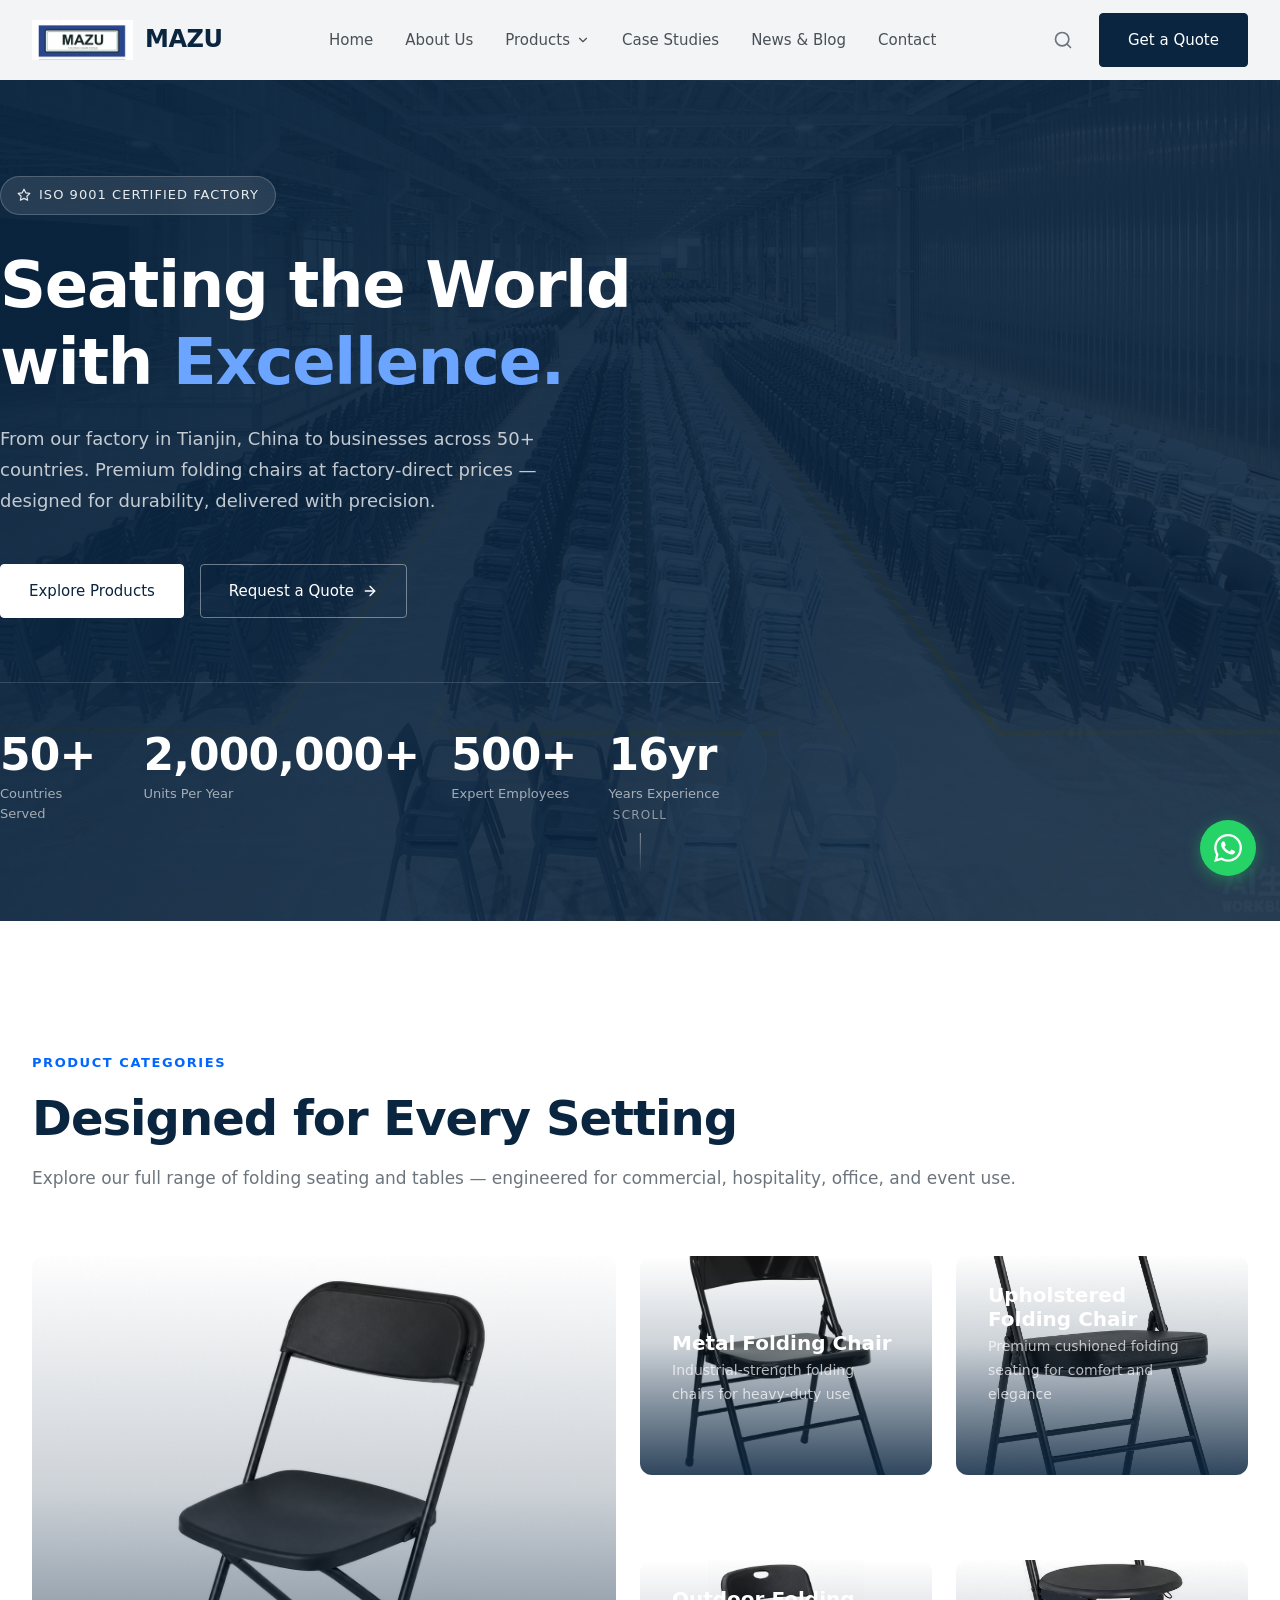
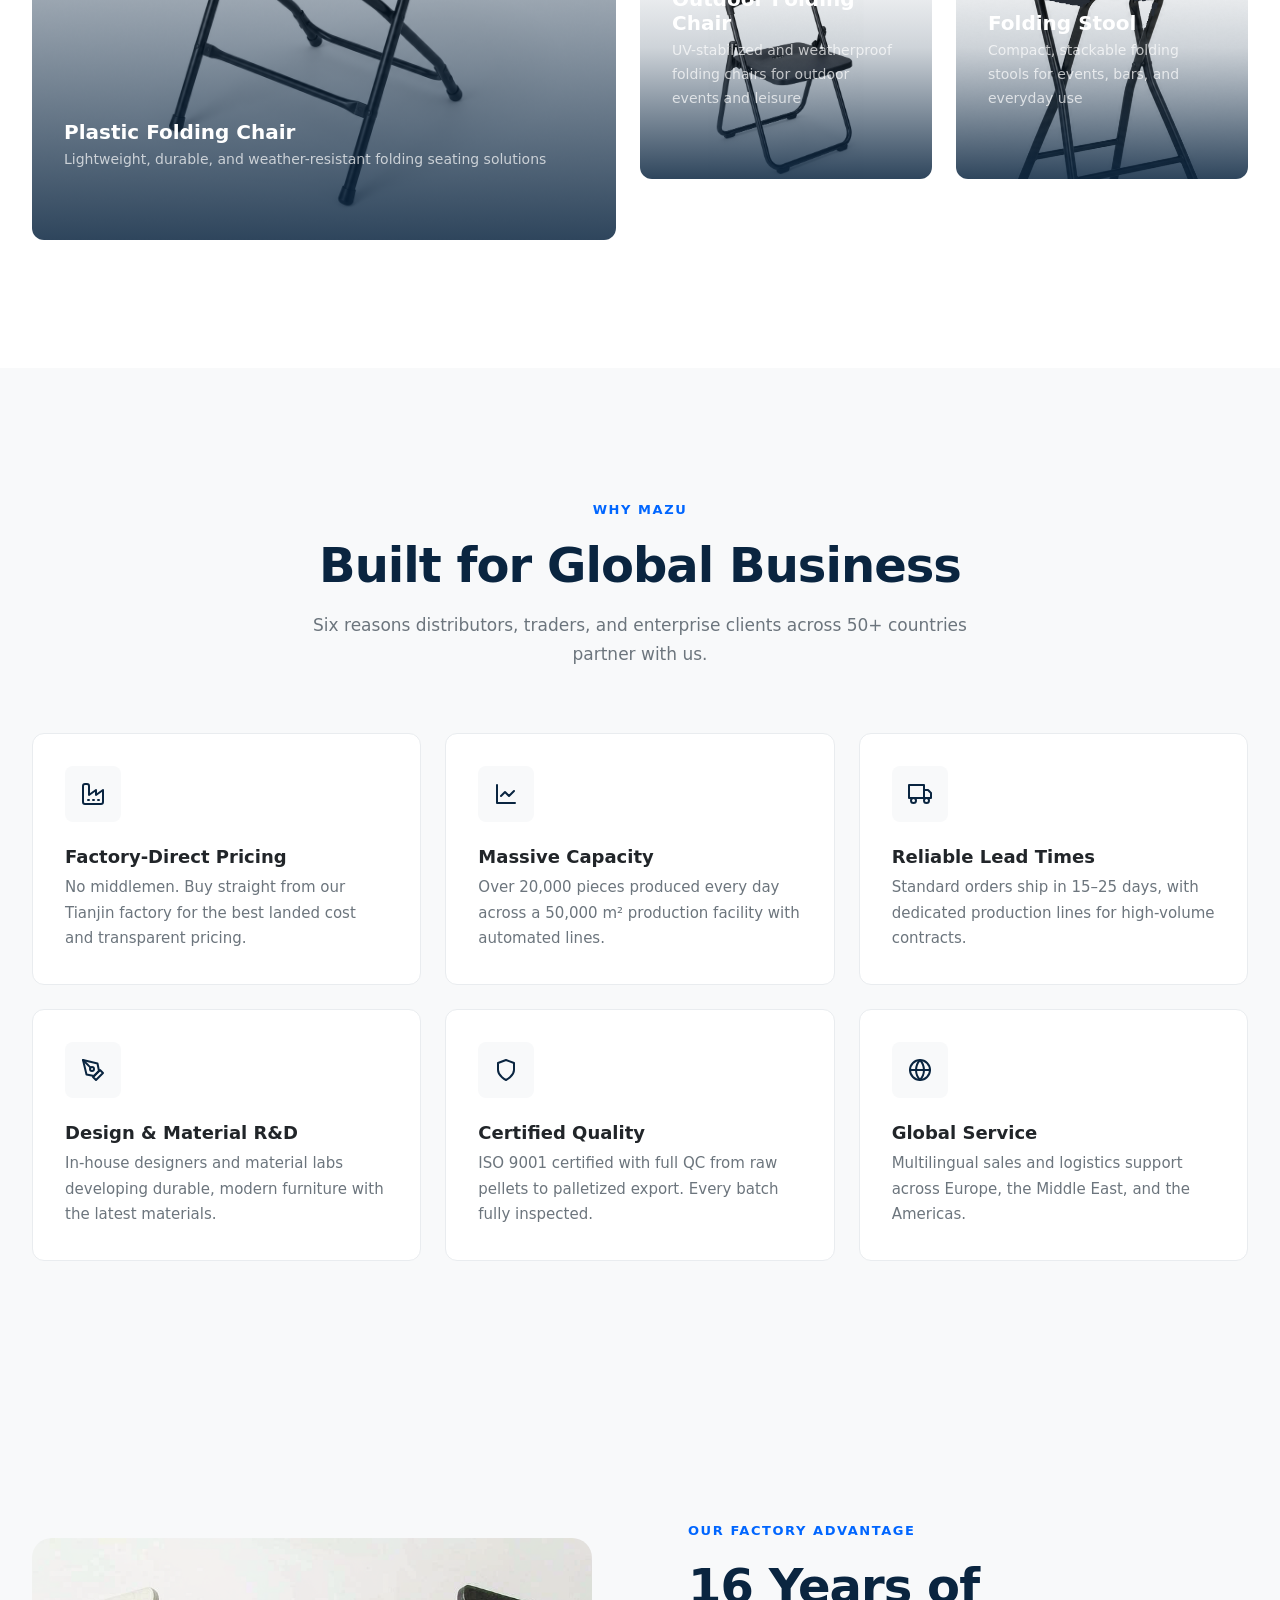
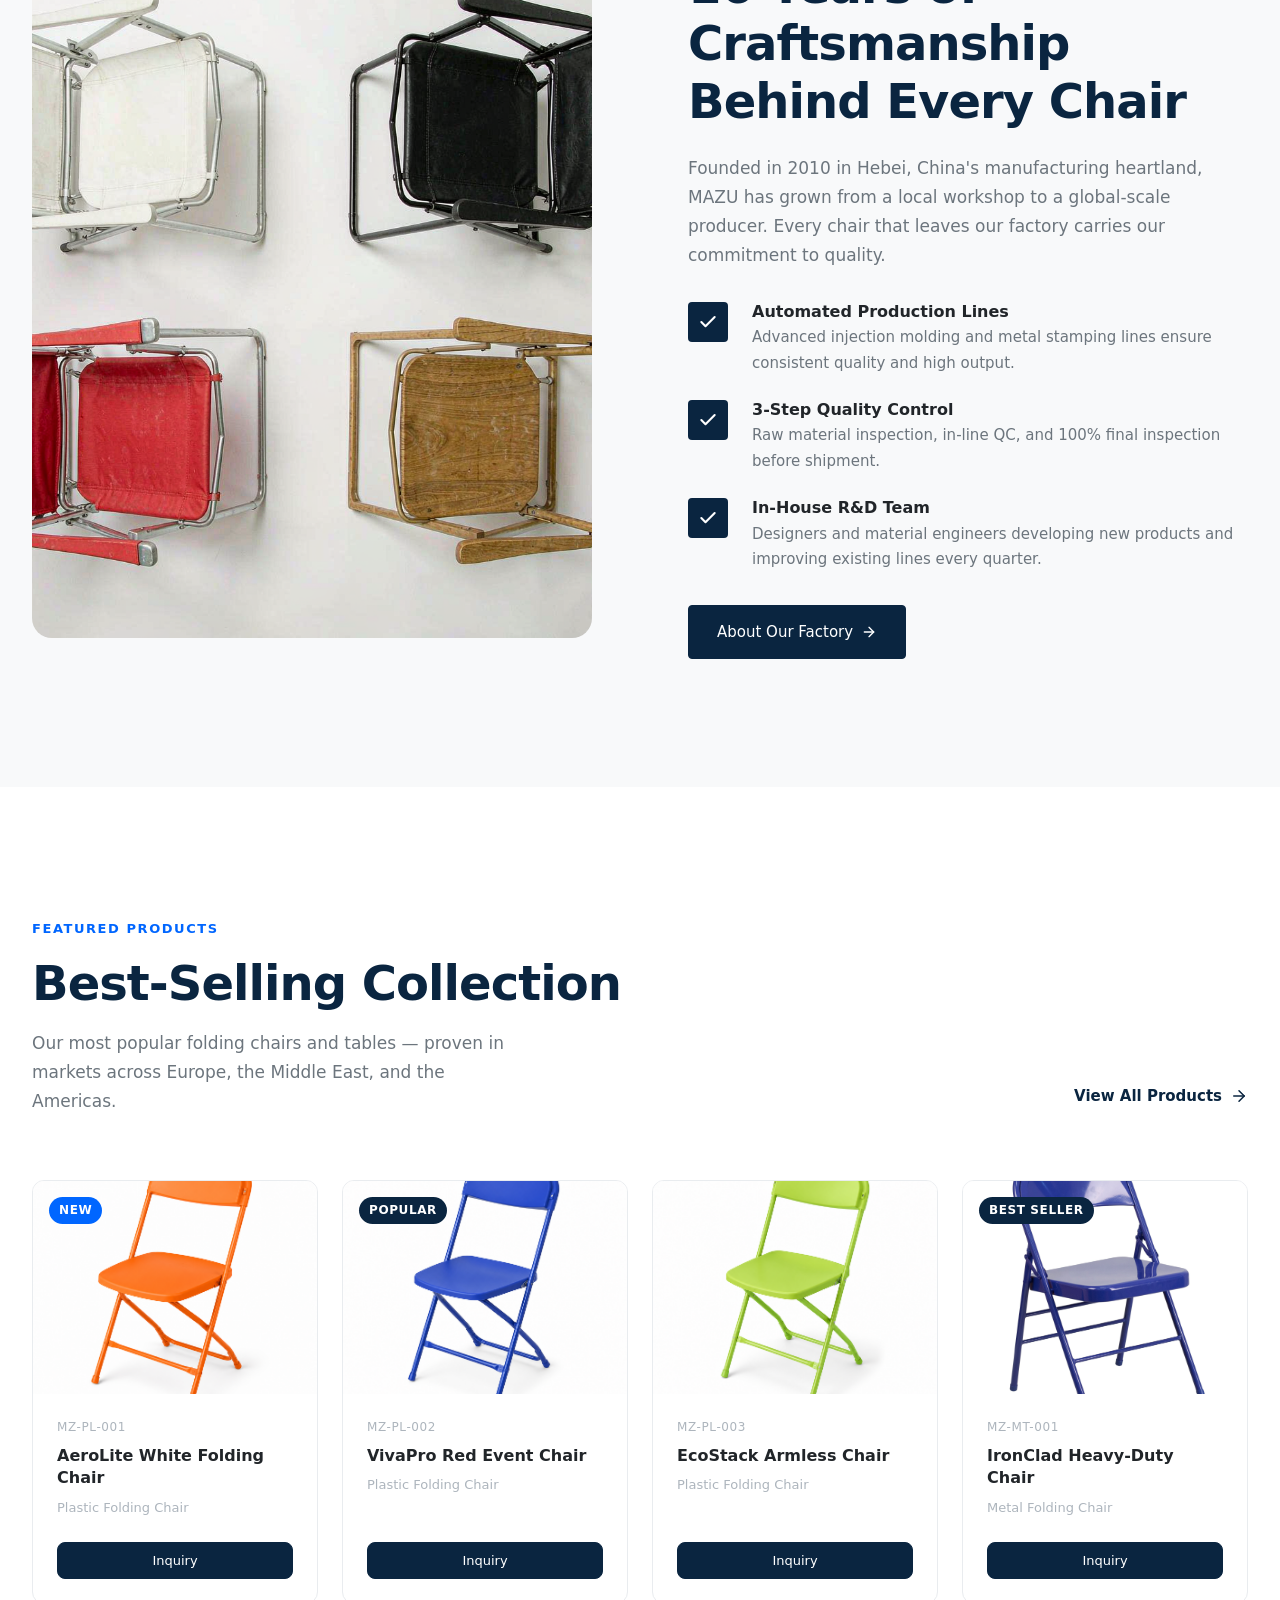
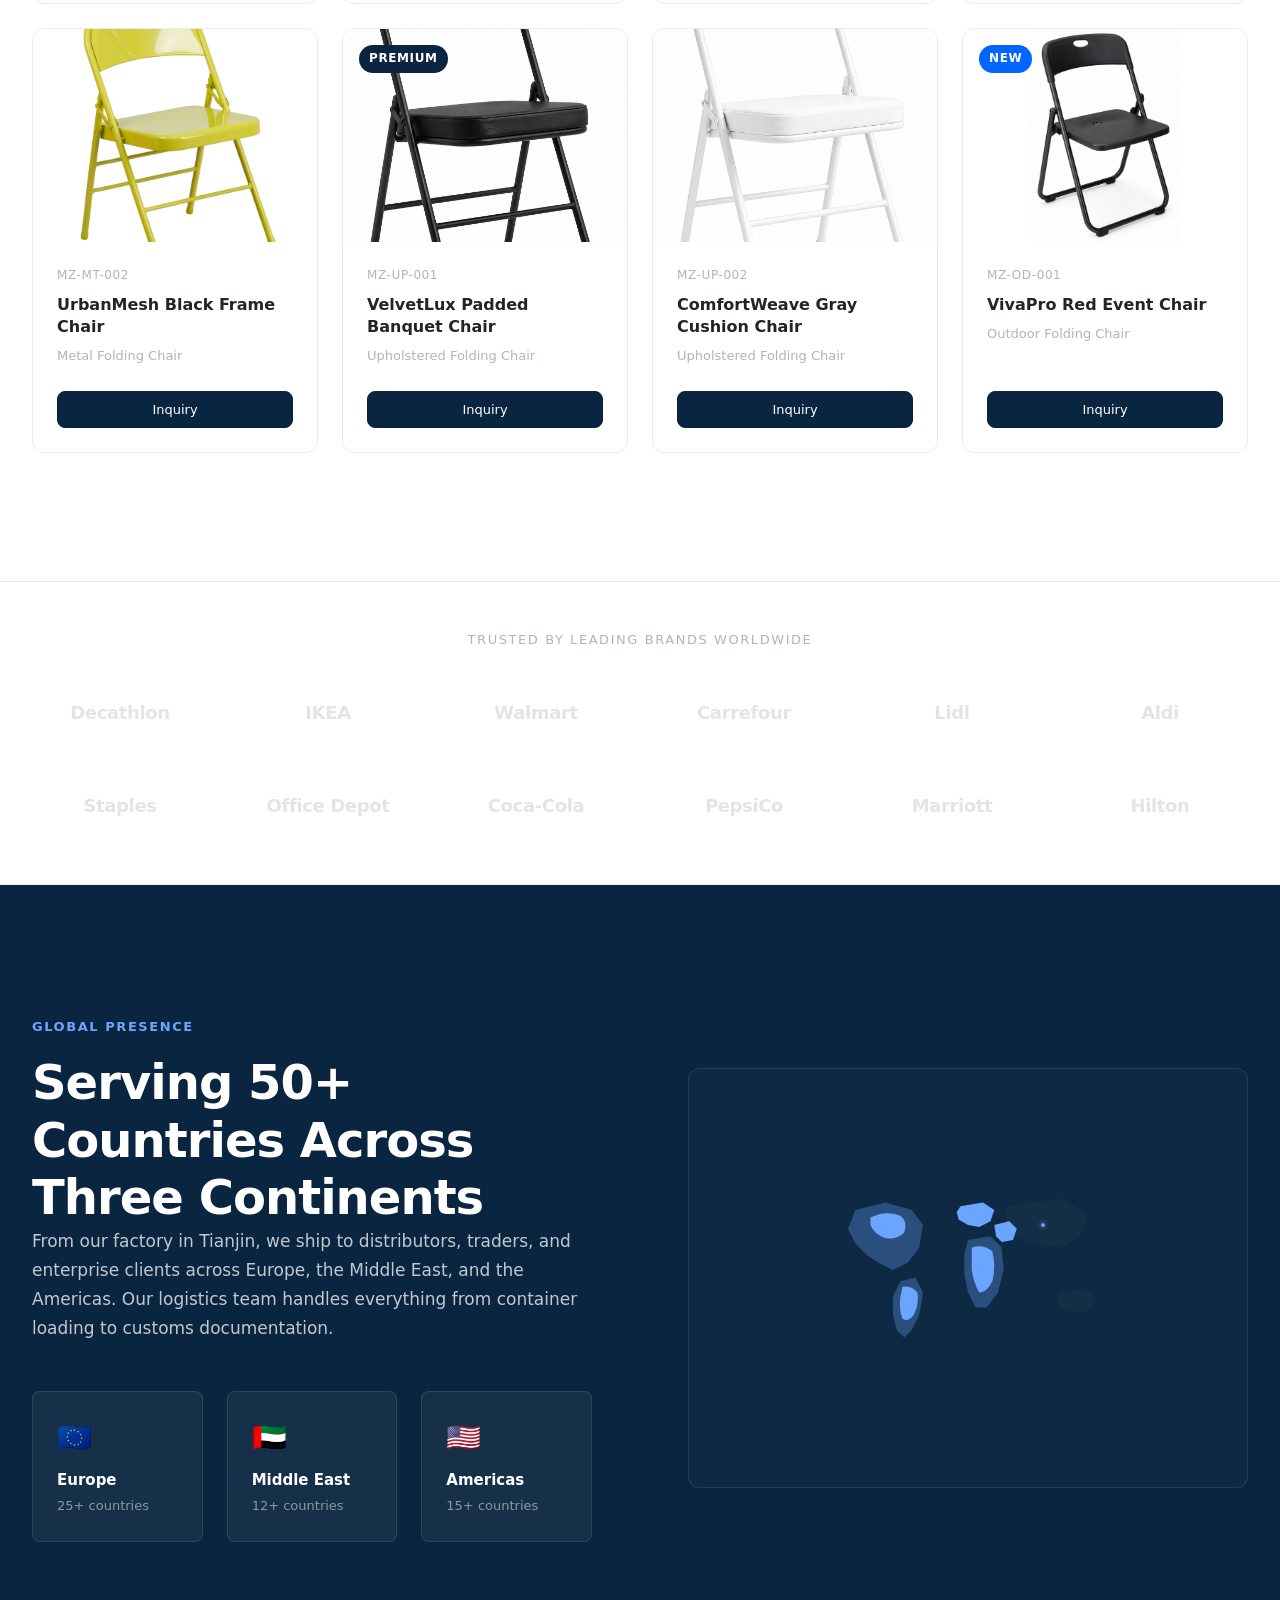
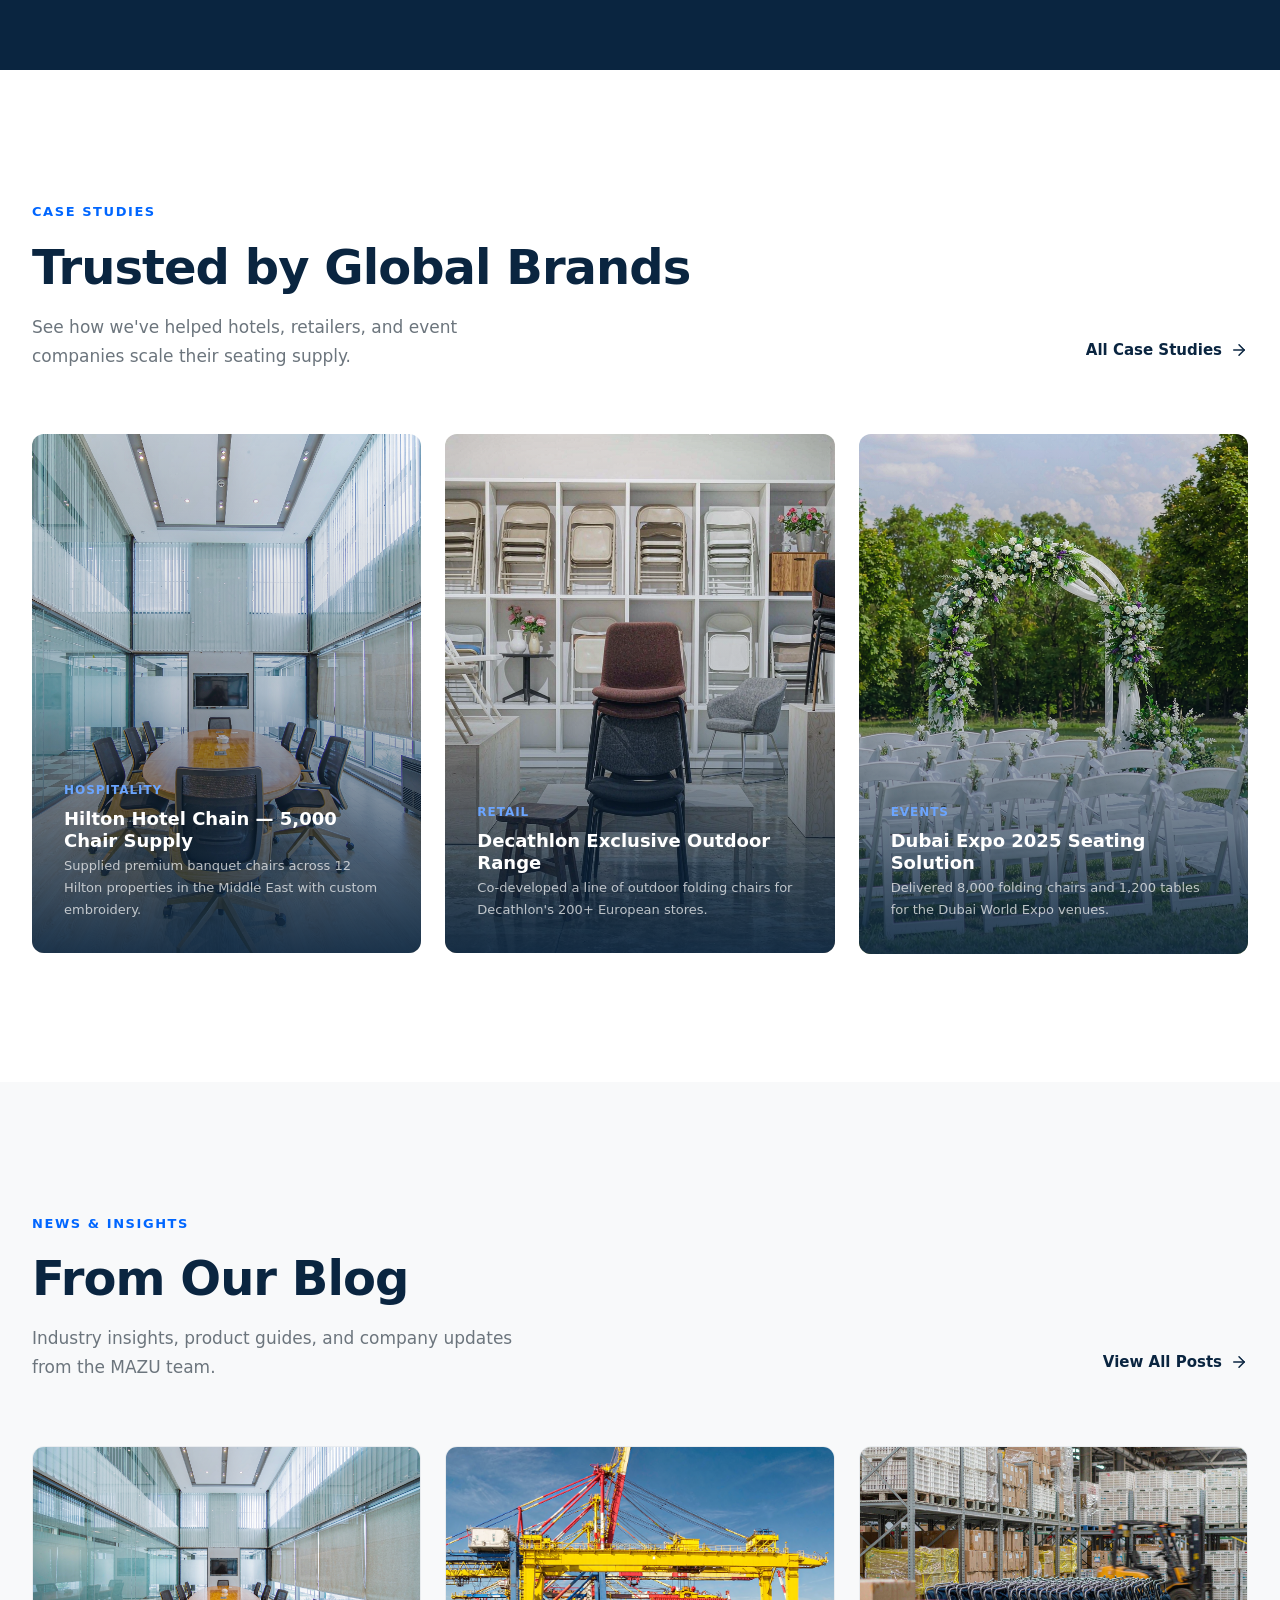
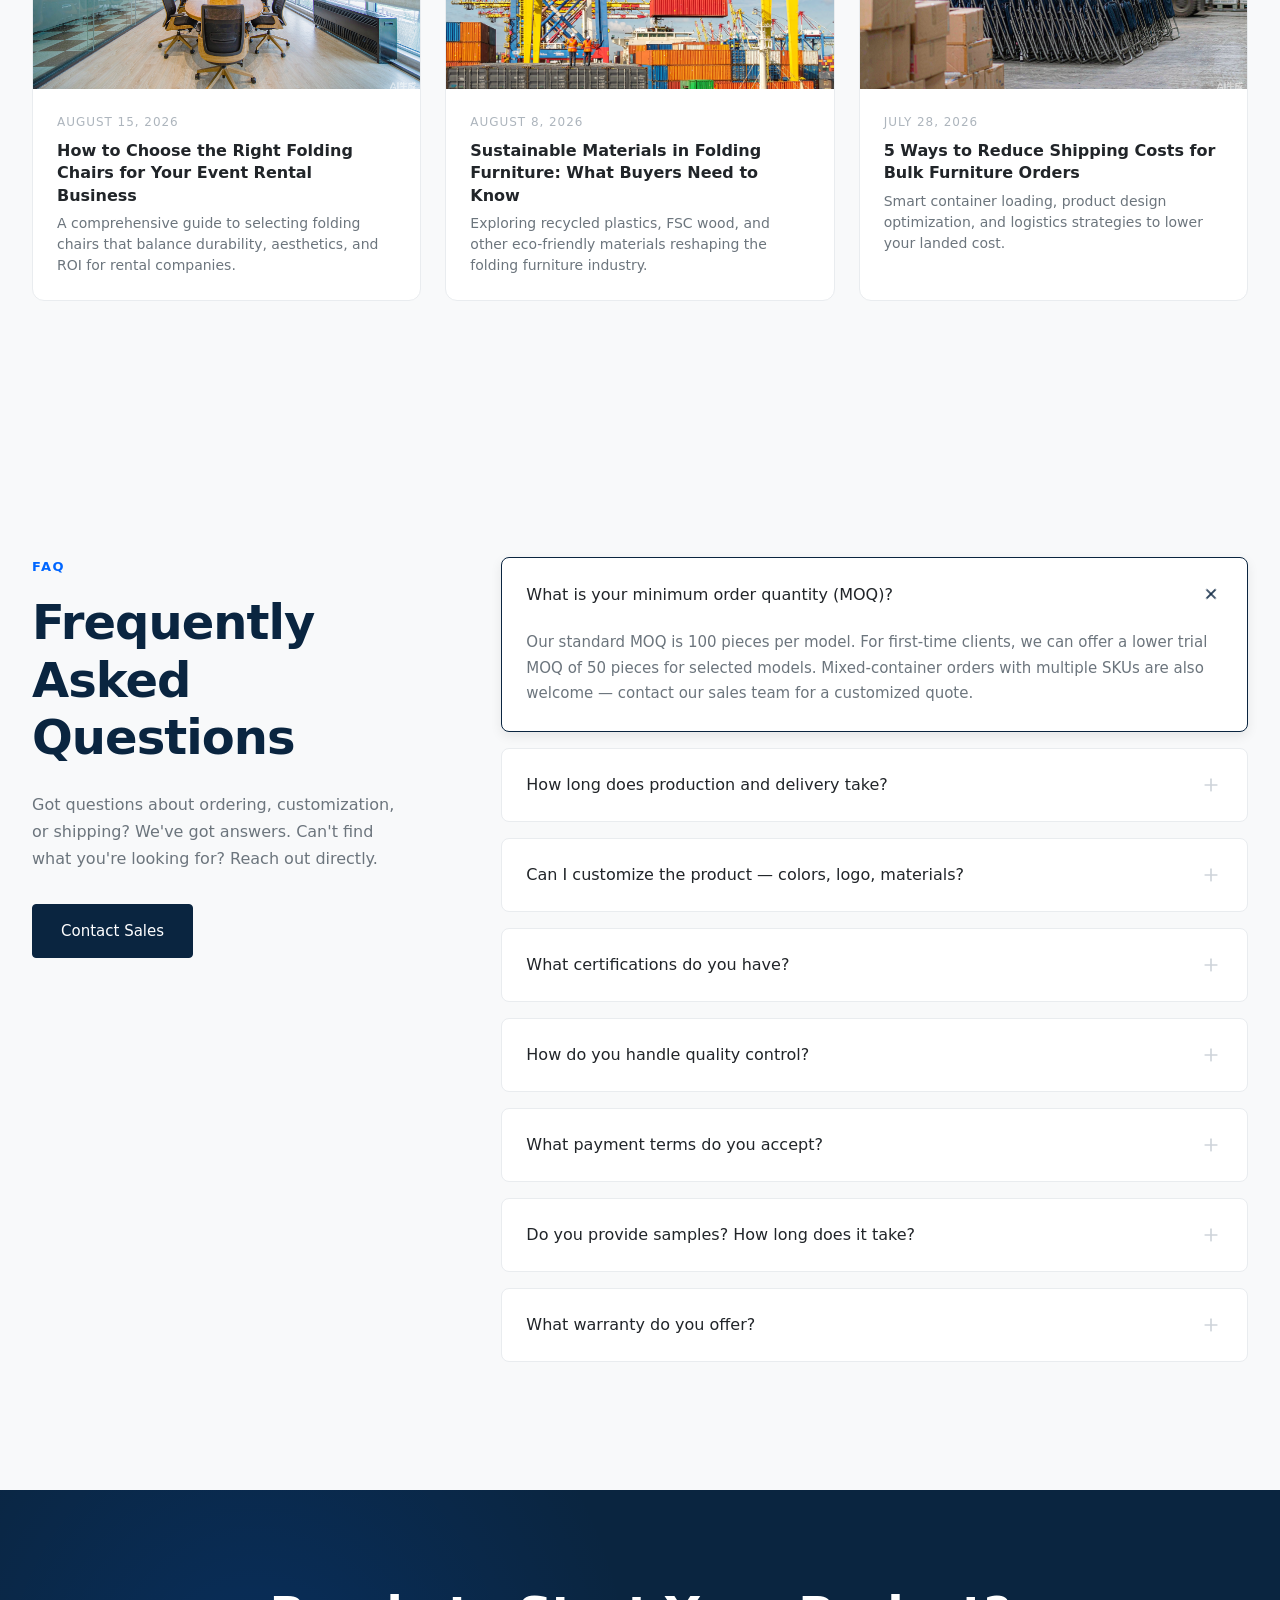
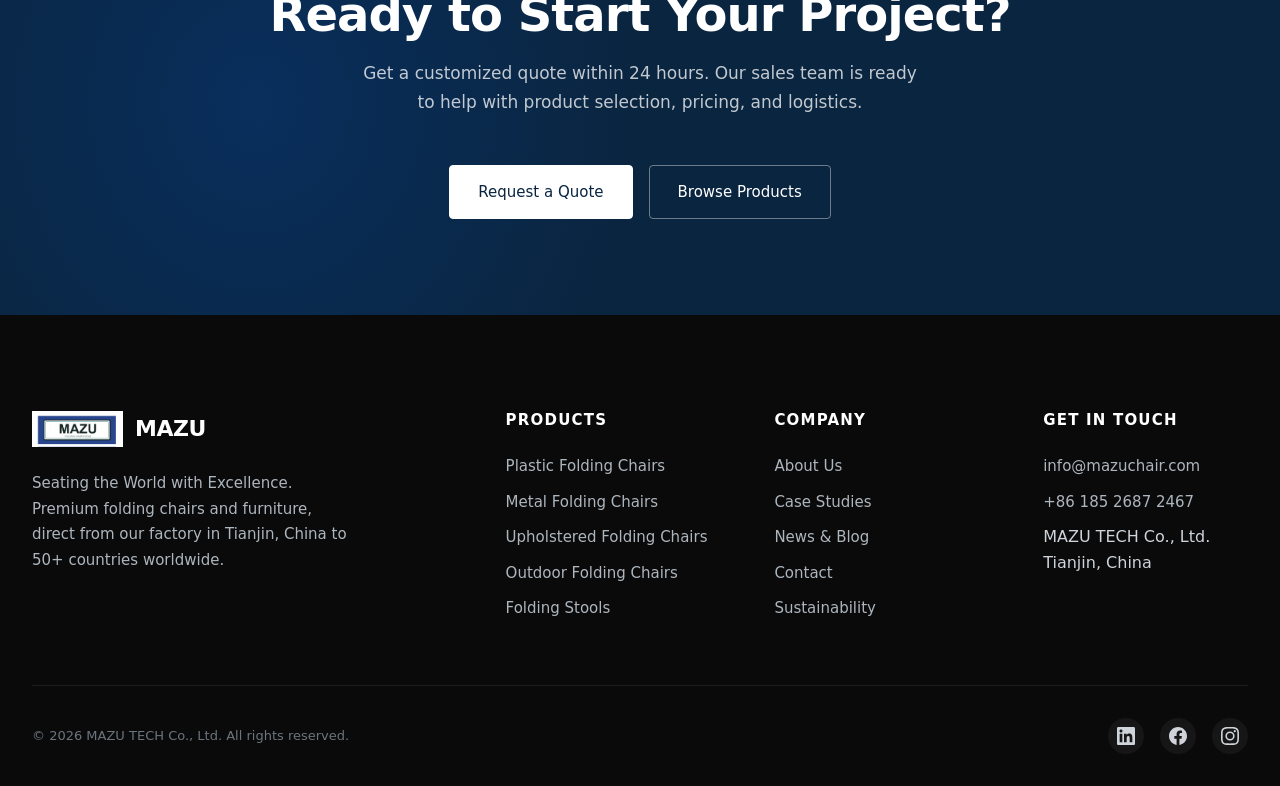
==== index.html @ f1eb87bd "MAZU corporate site - static, domain mazuchair.com" ====
<!DOCTYPE html>
<html lang="en">
<head>
  <meta charset="UTF-8">
  <meta name="viewport" content="width=device-width, initial-scale=1.0">
  <meta name="description" content="MAZU - Premium folding chair manufacturer from Tianjin, China. Factory-direct pricing, massive capacity, and 50+ countries served. Seating the World with Excellence.">
  <meta name="keywords" content="folding chairs, folding chair manufacturer, plastic folding chair, metal folding chair, wholesale chairs, furniture factory, China furniture">
  <meta name="creative-medium" content="interactive-prototype">
  <meta property="og:title" content="MAZU - Seating the World with Excellence">
  <meta property="og:description" content="Premium folding chair manufacturer. Factory-direct from Tianjin, China to 50+ countries worldwide.">
  <meta property="og:type" content="website">
  <title>MAZU - Seating the World with Excellence | Premium Folding Chairs</title>
  <link rel="preconnect" href="https://miaoda.feishu.cn">
  <link rel="stylesheet" href="https://miaoda.feishu.cn/fonts/css2?family=Inter:wght@400;500;600;700;800&display=swap">
  <link rel="stylesheet" href="css/style.css">
  <link rel="icon" type="image/svg+xml" href="data:image/svg+xml,%3Csvg xmlns='http://www.w3.org/2000/svg' viewBox='0 0 100 100'%3E%3Crect width='100' height='100' fill='%230A2540'/%3E%3Ctext x='50%25' y='55%25' font-family='Arial,sans-serif' font-size='36' font-weight='800' fill='white' text-anchor='middle' dominant-baseline='middle'%3EM%3C/text%3E%3C/svg%3E">
</head>
<body>

  <!-- Navigation -->
  <nav class="nav" id="main-nav"></nav>
  
  <!-- Mobile Menu -->
  <div class="mobile-menu-overlay" id="mobile-menu-overlay" onclick="toggleMobileMenu()"></div>
  <div class="mobile-menu" id="mobile-menu"></div>
  
  <!-- Search Modal -->
  <div class="search-modal" id="search-modal">
    <div class="search-inner">
      <div class="search-input-wrap">
        <svg width="28" height="28" viewBox="0 0 24 24" fill="none" stroke="var(--color-accent)" stroke-width="2" stroke-linecap="round" stroke-linejoin="round"><circle cx="11" cy="11" r="8"></circle><line x1="21" y1="21" x2="16.65" y2="16.65"></line></svg>
        <input type="text" id="search-input" placeholder="Search products, categories...">
        <button class="search-close" onclick="closeSearch()" aria-label="Close search">
          <svg width="24" height="24" viewBox="0 0 24 24" fill="none" stroke="currentColor" stroke-width="2" stroke-linecap="round" stroke-linejoin="round"><line x1="18" y1="6" x2="6" y2="18"></line><line x1="6" y1="6" x2="18" y2="18"></line></svg>
        </button>
      </div>
      <div class="search-suggestions">
        <span>Popular:</span>
        <a href="products.html?cat=plastic-folding-chair">Plastic Folding Chairs</a>
        <a href="products.html?cat=metal-folding-chair">Metal Folding Chairs</a>
        <a href="products.html?cat=outdoor-folding-chair">Outdoor Folding Chairs</a>
        <a href="products.html?cat=folding-stool">Folding Stools</a>
        <a href="products.html?cat=upholstered-folding-chair">Upholstered Folding Chairs</a>
      </div>
    </div>
  </div>

  <!-- Hero Section -->
  <section class="hero">
    <div class="hero-bg">
      <img src="images/factory-interior.png" alt="MAZU factory interior">
    </div>
    <div class="container hero-content">
      <div class="hero-text">
        <div class="hero-eyebrow">
          <svg width="14" height="14" viewBox="0 0 24 24" fill="none" stroke="currentColor" stroke-width="2" stroke-linecap="round" stroke-linejoin="round"><path d="M12 2L15.09 8.26L22 9.27L17 14.14L18.18 21.02L12 17.77L5.82 21.02L7 14.14L2 9.27L8.91 8.26L12 2Z"></path></svg>
          ISO 9001 Certified Factory
        </div>
        <h1>
          <span>Seating the World</span>
          <span>with <em>Excellence.</em></span>
        </h1>
        <p class="hero-subtitle">
          From our factory in Tianjin, China to businesses across 50+ countries. 
          Premium folding chairs at factory-direct prices — designed for durability, 
          delivered with precision.
        </p>
        <div class="hero-actions">
          <a href="products.html" class="btn btn-light">Explore Products</a>
          <a href="#" class="btn btn-outline" style="color: #fff; border-color: rgba(255,255,255,0.4);" onclick="openInquiry(); return false;">
            Request a Quote
            <svg width="16" height="16" viewBox="0 0 24 24" fill="none" stroke="currentColor" stroke-width="2" stroke-linecap="round" stroke-linejoin="round"><line x1="5" y1="12" x2="19" y2="12"></line><polyline points="12 5 19 12 12 19"></polyline></svg>
          </a>
        </div>
        <div class="hero-stats">
          <div class="stat-item">
            <span class="stat-number">
              <span data-count="50" data-suffix="+">0</span>
            </span>
            <span class="stat-label">Countries Served</span>
          </div>
          <div class="stat-item">
            <span class="stat-number">
              <span data-count="2000000" data-suffix="+">0</span>
            </span>
            <span class="stat-label">Units Per Year</span>
          </div>
          <div class="stat-item">
            <span class="stat-number">
              <span data-count="500" data-suffix="+">0</span>
            </span>
            <span class="stat-label">Expert Employees</span>
          </div>
          <div class="stat-item">
            <span class="stat-number">
              <span data-count="16" data-suffix="yr">0</span>
            </span>
            <span class="stat-label">Years Experience</span>
          </div>
        </div>
      </div>
    </div>
    <div class="scroll-indicator">
      <span>SCROLL</span>
      <div class="scroll-line"></div>
    </div>
  </section>

  <!-- Categories Section -->
  <section class="section-padding">
    <div class="container">
      <div class="section-header reveal">
        <span class="eyebrow">Product Categories</span>
        <h2>Designed for Every Setting</h2>
        <p>Explore our full range of folding seating and tables — engineered for commercial, hospitality, office, and event use.</p>
      </div>
      <div class="categories-grid" id="categories-grid"></div>
    </div>
  </section>

  <!-- Why MAZU / Advantages -->
  <section class="section-padding features-section">
    <div class="container">
      <div class="section-header center reveal">
        <span class="eyebrow">Why MAZU</span>
        <h2>Built for Global Business</h2>
        <p>Six reasons distributors, traders, and enterprise clients across 50+ countries partner with us.</p>
      </div>
      <div class="features-grid" id="features-grid"></div>
    </div>
  </section>

  <!-- Showcase Section -->
  <section class="section-padding showcase-section">
    <div class="container">
      <div class="showcase-split">
        <div class="showcase-image reveal">
          <img src="images/chair-collection.png" alt="Premium folding chairs collection">
        </div>
        <div class="showcase-content reveal">
          <span class="eyebrow">Our Factory Advantage</span>
          <h2>16 Years of Craftsmanship Behind Every Chair</h2>
          <p>Founded in 2010 in Hebei, China's manufacturing heartland, MAZU has grown from a local workshop to a global-scale producer. Every chair that leaves our factory carries our commitment to quality.</p>
          <div class="showcase-list">
            <div class="showcase-list-item">
              <div class="showcase-list-icon">
                <svg width="20" height="20" viewBox="0 0 24 24" fill="none" stroke="currentColor" stroke-width="2.5" stroke-linecap="round" stroke-linejoin="round"><polyline points="20 6 9 17 4 12"></polyline></svg>
              </div>
              <div>
                <h4>Automated Production Lines</h4>
                <p>Advanced injection molding and metal stamping lines ensure consistent quality and high output.</p>
              </div>
            </div>
            <div class="showcase-list-item">
              <div class="showcase-list-icon">
                <svg width="20" height="20" viewBox="0 0 24 24" fill="none" stroke="currentColor" stroke-width="2.5" stroke-linecap="round" stroke-linejoin="round"><polyline points="20 6 9 17 4 12"></polyline></svg>
              </div>
              <div>
                <h4>3-Step Quality Control</h4>
                <p>Raw material inspection, in-line QC, and 100% final inspection before shipment.</p>
              </div>
            </div>
            <div class="showcase-list-item">
              <div class="showcase-list-icon">
                <svg width="20" height="20" viewBox="0 0 24 24" fill="none" stroke="currentColor" stroke-width="2.5" stroke-linecap="round" stroke-linejoin="round"><polyline points="20 6 9 17 4 12"></polyline></svg>
              </div>
              <div>
                <h4>In-House R&D Team</h4>
                <p>Designers and material engineers developing new products and improving existing lines every quarter.</p>
              </div>
            </div>
          </div>
          <div style="margin-top: var(--space-lg);">
            <a href="about.html" class="btn btn-primary">
              About Our Factory
              <svg width="16" height="16" viewBox="0 0 24 24" fill="none" stroke="currentColor" stroke-width="2" stroke-linecap="round" stroke-linejoin="round"><line x1="5" y1="12" x2="19" y2="12"></line><polyline points="12 5 19 12 12 19"></polyline></svg>
            </a>
          </div>
        </div>
      </div>
    </div>
  </section>

  <!-- Featured Products -->
  <section class="section-padding">
    <div class="container">
      <div class="section-header reveal" style="display: flex; align-items: flex-end; justify-content: space-between; flex-wrap: wrap; gap: var(--space-md);">
        <div>
          <span class="eyebrow">Featured Products</span>
          <h2>Best-Selling Collection</h2>
          <p style="max-width: 500px;">Our most popular folding chairs and tables — proven in markets across Europe, the Middle East, and the Americas.</p>
        </div>
        <a href="products.html" class="btn btn-ghost" style="flex-shrink: 0;">
          View All Products
          <svg width="18" height="18" viewBox="0 0 24 24" fill="none" stroke="currentColor" stroke-width="2" stroke-linecap="round" stroke-linejoin="round"><line x1="5" y1="12" x2="19" y2="12"></line><polyline points="12 5 19 12 12 19"></polyline></svg>
        </a>
      </div>
      <div class="products-grid" id="featured-products"></div>
    </div>
  </section>

  <!-- Partners / Logo Wall -->
  <section class="partners-section">
    <div class="container">
      <div class="partners-label">Trusted by leading brands worldwide</div>
      <div class="partners-logos" id="partners-logos"></div>
    </div>
  </section>

  <!-- Global Market Map -->
  <section class="section-padding map-section">
    <div class="container">
      <div class="map-content">
        <div class="map-text reveal">
          <span class="eyebrow">Global Presence</span>
          <h2>Serving 50+ Countries Across Three Continents</h2>
          <p>From our factory in Tianjin, we ship to distributors, traders, and enterprise clients across Europe, the Middle East, and the Americas. Our logistics team handles everything from container loading to customs documentation.</p>
          <div class="map-regions">
            <div class="region-item">
              <div class="region-flag">🇪🇺</div>
              <div class="region-name">Europe</div>
              <div class="region-countries">25+ countries</div>
            </div>
            <div class="region-item">
              <div class="region-flag">🇦🇪</div>
              <div class="region-name">Middle East</div>
              <div class="region-countries">12+ countries</div>
            </div>
            <div class="region-item">
              <div class="region-flag">🇺🇸</div>
              <div class="region-name">Americas</div>
              <div class="region-countries">15+ countries</div>
            </div>
          </div>
        </div>
        <div class="map-visual reveal">
          <div id="world-map"></div>
        </div>
      </div>
    </div>
  </section>

  <!-- Case Studies Teaser -->
  <section class="section-padding">
    <div class="container">
      <div class="section-header reveal" style="display: flex; align-items: flex-end; justify-content: space-between; flex-wrap: wrap; gap: var(--space-md);">
        <div>
          <span class="eyebrow">Case Studies</span>
          <h2>Trusted by Global Brands</h2>
          <p style="max-width: 500px;">See how we've helped hotels, retailers, and event companies scale their seating supply.</p>
        </div>
        <a href="cases.html" class="btn btn-ghost" style="flex-shrink: 0;">
          All Case Studies
          <svg width="18" height="18" viewBox="0 0 24 24" fill="none" stroke="currentColor" stroke-width="2" stroke-linecap="round" stroke-linejoin="round"><line x1="5" y1="12" x2="19" y2="12"></line><polyline points="12 5 19 12 12 19"></polyline></svg>
        </a>
      </div>
      <div class="cases-teaser-grid" id="cases-teaser"></div>
    </div>
  </section>

  <!-- News / Blog Teaser -->
  <section class="section-padding features-section">
    <div class="container">
      <div class="section-header reveal" style="display: flex; align-items: flex-end; justify-content: space-between; flex-wrap: wrap; gap: var(--space-md);">
        <div>
          <span class="eyebrow">News & Insights</span>
          <h2>From Our Blog</h2>
          <p style="max-width: 500px;">Industry insights, product guides, and company updates from the MAZU team.</p>
        </div>
        <a href="blog.html" class="btn btn-ghost" style="flex-shrink: 0;">
          View All Posts
          <svg width="18" height="18" viewBox="0 0 24 24" fill="none" stroke="currentColor" stroke-width="2" stroke-linecap="round" stroke-linejoin="round"><line x1="5" y1="12" x2="19" y2="12"></line><polyline points="12 5 19 12 12 19"></polyline></svg>
        </a>
      </div>
      <div class="news-teaser-grid" id="news-teaser"></div>
    </div>
  </section>

  <!-- FAQ Section -->
  <section class="section-padding faq-section" id="faq">
    <div class="container">
      <div class="faq-grid">
        <div class="faq-intro reveal">
          <span class="eyebrow">FAQ</span>
          <h2>Frequently Asked Questions</h2>
          <p>Got questions about ordering, customization, or shipping? We've got answers. Can't find what you're looking for? Reach out directly.</p>
          <a href="contact.html" class="btn btn-primary">Contact Sales</a>
        </div>
        <div class="faq-list" id="faq-list"></div>
      </div>
    </div>
  </section>

  <!-- CTA Section -->
  <section class="cta-section">
    <div class="container reveal">
      <h2>Ready to Start Your Project?</h2>
      <p>Get a customized quote within 24 hours. Our sales team is ready to help with product selection, pricing, and logistics.</p>
      <div class="cta-actions">
        <a href="#" class="btn btn-light" onclick="openInquiry(); return false;">Request a Quote</a>
        <a href="products.html" class="btn btn-outline" style="color: #fff; border-color: rgba(255,255,255,0.4);">Browse Products</a>
      </div>
    </div>
  </section>

  <!-- Footer -->
  <footer class="footer" id="main-footer"></footer>

  <!-- Inquiry Modal -->
  <div class="modal-overlay" id="inquiry-overlay"></div>

  <!-- WhatsApp Button -->
  <a href="https://wa.me/8618526872467" class="whatsapp-btn" target="_blank" rel="noopener" aria-label="Chat on WhatsApp">
    <svg width="28" height="28" viewBox="0 0 24 24" fill="currentColor">
      <path d="M17.472 14.382c-.297-.149-1.758-.867-2.03-.967-.273-.099-.471-.148-.67.15-.197.297-.767.966-.94 1.164-.173.199-.347.223-.644.075-.297-.15-1.255-.463-2.39-1.475-.883-.788-1.48-1.761-1.653-2.059-.173-.297-.018-.458.13-.606.134-.133.298-.347.446-.52.149-.174.198-.298.298-.497.099-.198.05-.371-.025-.52-.075-.149-.669-1.612-.916-2.207-.242-.579-.487-.5-.669-.51-.173-.008-.371-.01-.57-.01-.198 0-.52.074-.792.372-.272.297-1.04 1.016-1.04 2.479 0 1.462 1.065 2.875 1.213 3.074.149.198 2.096 3.2 5.077 4.487.709.306 1.262.489 1.694.625.712.227 1.36.195 1.871.118.571-.085 1.758-.719 2.006-1.413.248-.694.248-1.289.173-1.413-.074-.124-.272-.198-.57-.347m-5.421 7.403h-.004a9.87 9.87 0 01-5.031-1.378l-.361-.214-3.741.982.998-3.648-.235-.374a9.86 9.86 0 01-1.51-5.26c.001-5.45 4.436-9.884 9.888-9.884 2.64 0 5.122 1.03 6.988 2.898a9.825 9.825 0 012.893 6.994c-.003 5.45-4.437 9.884-9.885 9.884m8.413-18.297A11.815 11.815 0 0012.05 0C5.495 0 .16 5.335.157 11.892c0 2.096.547 4.142 1.588 5.945L.057 24l6.305-1.654a11.882 11.882 0 005.683 1.448h.005c6.554 0 11.89-5.335 11.893-11.893a11.821 11.821 0 00-3.48-8.413z"/>
    </svg>
  </a>

  <!-- Back to Top -->
  <button class="back-to-top" id="back-to-top" onclick="scrollToTop()" aria-label="Back to top">
    <svg width="20" height="20" viewBox="0 0 24 24" fill="none" stroke="currentColor" stroke-width="2" stroke-linecap="round" stroke-linejoin="round"><polyline points="18 15 12 9 6 15"></polyline></svg>
  </button>

  <script src="js/config.js"></script>
  <script src="js/data.js"></script>
  <script src="js/main.js"></script>
  <script>
    // Page-specific rendering
    document.addEventListener('DOMContentLoaded', function() {
      initApp('home');

      // Categories
      const catsGrid = document.getElementById('categories-grid');
      if (catsGrid) {
        catsGrid.innerHTML = SITE_DATA.categories.map((c, i) => `
          <a href="products.html?cat=${c.slug}" class="category-card reveal" style="transition-delay: ${i * 0.1}s">
            <img src="${imgUrl(c.image)}" alt="${c.name}">
            <div class="category-card-overlay">
              <h3>${c.name}</h3>
              <p>${c.desc}</p>
              <span class="explore-link">
                Explore
                <svg width="14" height="14" viewBox="0 0 24 24" fill="none" stroke="currentColor" stroke-width="2" stroke-linecap="round" stroke-linejoin="round"><line x1="5" y1="12" x2="19" y2="12"></line><polyline points="12 5 19 12 12 19"></polyline></svg>
              </span>
            </div>
          </a>
        `).join('');
      }

      // Features
      const featuresGrid = document.getElementById('features-grid');
      if (featuresGrid) {
        const icons = {
          factory: '<svg width="24" height="24" viewBox="0 0 24 24" fill="none" stroke="currentColor" stroke-width="2" stroke-linecap="round" stroke-linejoin="round"><path d="M2 20a2 2 0 0 0 2 2h16a2 2 0 0 0 2-2V8l-7 5V8l-7 5V4a2 2 0 0 0-2-2H4a2 2 0 0 0-2 2Z"></path><path d="M17 18h1"></path><path d="M12 18h1"></path><path d="M7 18h1"></path></svg>',
          capacity: '<svg width="24" height="24" viewBox="0 0 24 24" fill="none" stroke="currentColor" stroke-width="2" stroke-linecap="round" stroke-linejoin="round"><path d="M3 3v18h18"></path><path d="M7 14l4-4 4 4 5-5"></path></svg>',
          delivery: '<svg width="24" height="24" viewBox="0 0 24 24" fill="none" stroke="currentColor" stroke-width="2" stroke-linecap="round" stroke-linejoin="round"><path d="M1 3h15v13H1z"></path><path d="M16 8h4l3 3v5h-7V8z"></path><circle cx="5.5" cy="18.5" r="2.5"></circle><circle cx="18.5" cy="18.5" r="2.5"></circle></svg>',
          design: '<svg width="24" height="24" viewBox="0 0 24 24" fill="none" stroke="currentColor" stroke-width="2" stroke-linecap="round" stroke-linejoin="round"><path d="M12 19l7-7 3 3-7 7-3-3z"></path><path d="M18 13l-1.5-7.5L2 2l3.5 14.5L13 18l5-5z"></path><path d="M2 2l7.586 7.586"></path><circle cx="11" cy="11" r="2"></circle></svg>',
          quality: '<svg width="24" height="24" viewBox="0 0 24 24" fill="none" stroke="currentColor" stroke-width="2" stroke-linecap="round" stroke-linejoin="round"><path d="M12 22s8-4 8-10V5l-8-3-8 3v7c0 6 8 10 8 10z"></path></svg>',
          global: '<svg width="24" height="24" viewBox="0 0 24 24" fill="none" stroke="currentColor" stroke-width="2" stroke-linecap="round" stroke-linejoin="round"><circle cx="12" cy="12" r="10"></circle><line x1="2" y1="12" x2="22" y2="12"></line><path d="M12 2a15.3 15.3 0 0 1 4 10 15.3 15.3 0 0 1-4 10 15.3 15.3 0 0 1-4-10 15.3 15.3 0 0 1 4-10z"></path></svg>',
        };
        featuresGrid.innerHTML = SITE_DATA.advantages.map((a, i) => `
          <div class="feature-card reveal" style="transition-delay: ${i * 0.1}s">
            <div class="feature-icon">${icons[a.icon] || icons.factory}</div>
            <h3>${a.title}</h3>
            <p>${a.desc}</p>
          </div>
        `).join('');
      }

      // Featured Products (first 8)
      const featured = document.getElementById('featured-products');
      if (featured) {
        const products = SITE_DATA.products.slice(0, 8);
        featured.innerHTML = products.map((p, i) => `
          <div class="product-card reveal" style="transition-delay: ${i * 0.05}s">
            <a href="product-detail.html?id=${p.id}" class="product-image">
              ${p.badge ? `<span class="product-badge ${p.badge === 'New' ? 'new' : ''}">${p.badge}</span>` : ''}
              <img src="${imgUrl(p.image)}" alt="${p.name}">
            </a>
            <div class="product-info">
              <span class="product-sku">${p.sku}</span>
              <h3 class="product-name">${p.name}</h3>
              <span class="product-category">${p.categoryName}</span>
              <div class="product-actions">
                <button class="product-inquiry-btn" onclick="openInquiry('${p.name}')">Inquiry</button>
              </div>
            </div>
          </div>
        `).join('');
      }

      // Partners
      const partnersLogos = document.getElementById('partners-logos');
      if (partnersLogos) {
        partnersLogos.innerHTML = SITE_DATA.partners.map(p => `
          <div class="partner-logo">${p}</div>
        `).join('');
      }

      // World Map
      const worldMap = document.getElementById('world-map');
      if (worldMap) {
        worldMap.innerHTML = worldMapSVG();
      }

      // Cases Teaser
      const casesTeaser = document.getElementById('cases-teaser');
      if (casesTeaser) {
        const cases = SITE_DATA.cases.slice(0, 3);
        casesTeaser.innerHTML = cases.map((c, i) => `
          <div class="cases-teaser-card reveal" style="transition-delay: ${i * 0.1}s">
            <img src="${imgUrl(c.image)}" alt="${c.title}">
            <div class="cases-teaser-overlay">
              <span class="case-tag">${c.tag}</span>
              <h3>${c.title}</h3>
              <p>${c.desc}</p>
            </div>
          </div>
        `).join('');
      }

      // News Teaser
      const newsTeaser = document.getElementById('news-teaser');
      if (newsTeaser) {
        const posts = SITE_DATA.blogPosts.slice(0, 3);
        newsTeaser.innerHTML = posts.map((p, i) => `
          <div class="news-teaser-card reveal" style="transition-delay: ${i * 0.1}s">
            <div class="news-teaser-image">
              <img src="${imgUrl(p.image)}" alt="${p.title}">
            </div>
            <div class="news-teaser-info">
              <div class="news-teaser-date">${p.date}</div>
              <h3 class="news-teaser-title">${p.title}</h3>
              <p class="news-teaser-excerpt">${p.excerpt}</p>
            </div>
          </div>
        `).join('');
      }

      // FAQ
      const faqList = document.getElementById('faq-list');
      if (faqList) {
        faqList.innerHTML = SITE_DATA.faqs.map((f, i) => `
          <div class="faq-item ${i === 0 ? 'open' : ''}">
            <button class="faq-question">
              <span>${f.q}</span>
              <span class="faq-question-icon">
                <svg width="20" height="20" viewBox="0 0 24 24" fill="none" stroke="currentColor" stroke-width="2" stroke-linecap="round" stroke-linejoin="round"><line x1="12" y1="5" x2="12" y2="19"></line><line x1="5" y1="12" x2="19" y2="12"></line></svg>
              </span>
            </button>
            <div class="faq-answer">
              <div class="faq-answer-inner">${f.a}</div>
            </div>
          </div>
        `).join('');
        initFAQ();
      }

      // Re-init reveal for dynamically added content
      initReveal();
      initCounters();
    });
  </script>
</body>
</html>
---- css/style.css ----
/* ============================================
   MAZU - Design System
   ============================================ */

/* --- Reset & Base --- */
*,
*::before,
*::after {
  margin: 0;
  padding: 0;
  box-sizing: border-box;
}

:root {
  /* Brand Colors */
  --color-primary: #0A2540;
  --color-primary-light: #1B3A5C;
  --color-accent: #0066FF;
  --color-accent-hover: #0052CC;
  --color-black: #0A0A0A;
  --color-white: #FFFFFF;
  
  /* Neutral Palette */
  --gray-50: #F8F9FA;
  --gray-100: #F1F3F5;
  --gray-200: #E9ECEF;
  --gray-300: #DEE2E6;
  --gray-400: #CED4DA;
  --gray-500: #ADB5BD;
  --gray-600: #6C757D;
  --gray-700: #495057;
  --gray-800: #343A40;
  --gray-900: #212529;
  
  /* Typography */
  --font-display: 'Inter', system-ui, -apple-system, sans-serif;
  --font-body: 'Inter', system-ui, -apple-system, sans-serif;
  
  /* Spacing */
  --space-xs: 0.5rem;
  --space-sm: 1rem;
  --space-md: 1.5rem;
  --space-lg: 2rem;
  --space-xl: 3rem;
  --space-2xl: 4rem;
  --space-3xl: 6rem;
  --space-4xl: 8rem;
  
  /* Radius */
  --radius-sm: 4px;
  --radius-md: 8px;
  --radius-lg: 12px;
  --radius-xl: 20px;
  
  /* Shadows */
  --shadow-sm: 0 1px 2px rgba(0,0,0,0.05);
  --shadow-md: 0 4px 12px rgba(0,0,0,0.08);
  --shadow-lg: 0 10px 30px rgba(0,0,0,0.12);
  --shadow-xl: 0 20px 60px rgba(10,37,64,0.15);
  
  /* Transitions */
  --transition-fast: 0.2s cubic-bezier(0.4, 0, 0.2, 1);
  --transition-base: 0.35s cubic-bezier(0.4, 0, 0.2, 1);
  --transition-slow: 0.6s cubic-bezier(0.4, 0, 0.2, 1);
  
  /* Layout */
  --container-max: 1280px;
  --nav-height: 80px;
}

html {
  scroll-behavior: smooth;
  font-size: 16px;
}

body {
  font-family: var(--font-body);
  color: var(--gray-900);
  line-height: 1.6;
  background: var(--color-white);
  -webkit-font-smoothing: antialiased;
  -moz-osx-font-smoothing: grayscale;
  overflow-x: hidden;
}

img {
  max-width: 100%;
  height: auto;
  display: block;
}

a {
  color: inherit;
  text-decoration: none;
  transition: color var(--transition-fast);
}

button {
  font-family: inherit;
  cursor: pointer;
  border: none;
  background: none;
}

ul, ol {
  list-style: none;
}

h1, h2, h3, h4, h5, h6 {
  font-family: var(--font-display);
  font-weight: 600;
  line-height: 1.2;
  color: var(--color-primary);
}

h1 { font-size: clamp(2.5rem, 5vw, 4.5rem); font-weight: 700; letter-spacing: -0.02em; }
h2 { font-size: clamp(2rem, 4vw, 3rem); font-weight: 700; letter-spacing: -0.02em; }
h3 { font-size: clamp(1.5rem, 2.5vw, 2rem); font-weight: 600; }
h4 { font-size: 1.25rem; font-weight: 600; }

p {
  color: var(--gray-600);
  font-size: 1rem;
  line-height: 1.7;
}

.container {
  width: 100%;
  max-width: var(--container-max);
  margin: 0 auto;
  padding: 0 var(--space-md);
}

@media (min-width: 768px) {
  .container { padding: 0 var(--space-lg); }
}

/* --- Utility --- */
.eyebrow {
  display: inline-block;
  font-size: 0.8125rem;
  font-weight: 600;
  text-transform: uppercase;
  letter-spacing: 0.12em;
  color: var(--color-accent);
  margin-bottom: var(--space-sm);
}

.section-padding {
  padding: var(--space-3xl) 0;
}

@media (min-width: 768px) {
  .section-padding { padding: var(--space-4xl) 0; }
}

/* --- Buttons --- */
.btn {
  display: inline-flex;
  align-items: center;
  justify-content: center;
  gap: 0.5rem;
  padding: 0.875rem 1.75rem;
  font-size: 0.9375rem;
  font-weight: 500;
  border-radius: var(--radius-sm);
  transition: all var(--transition-base);
  cursor: pointer;
  text-decoration: none;
  white-space: nowrap;
  position: relative;
  overflow: hidden;
  border: 1.5px solid transparent;
}

.btn-primary {
  background: var(--color-primary);
  color: var(--color-white);
  border-color: var(--color-primary);
}

.btn-primary:hover {
  background: var(--color-primary-light);
  border-color: var(--color-primary-light);
  transform: translateY(-1px);
  box-shadow: var(--shadow-md);
}

.btn-outline {
  background: transparent;
  color: var(--color-primary);
  border-color: var(--color-primary);
}

.btn-outline:hover {
  background: var(--color-primary);
  color: var(--color-white);
  transform: translateY(-1px);
}

.btn-light {
  background: var(--color-white);
  color: var(--color-primary);
  border-color: var(--color-white);
}

.btn-light:hover {
  background: var(--gray-100);
  transform: translateY(-1px);
}

.btn-ghost {
  background: transparent;
  color: var(--color-primary);
  padding: 0.5rem 0;
  border: none;
  font-weight: 600;
}

.btn-ghost:hover {
  color: var(--color-accent);
}

.btn-ghost svg {
  transition: transform var(--transition-fast);
}

.btn-ghost:hover svg {
  transform: translateX(4px);
}

/* --- Navigation --- */
.nav {
  position: fixed;
  top: 0;
  left: 0;
  right: 0;
  z-index: 100;
  height: var(--nav-height);
  background: rgba(255,255,255,0.95);
  backdrop-filter: blur(20px);
  -webkit-backdrop-filter: blur(20px);
  border-bottom: 1px solid transparent;
  transition: all var(--transition-base);
}

.nav.scrolled {
  border-bottom-color: var(--gray-200);
  box-shadow: var(--shadow-sm);
}

.nav-inner {
  height: 100%;
  display: flex;
  align-items: center;
  justify-content: space-between;
  gap: var(--space-lg);
}

.nav-logo {
  display: flex;
  align-items: center;
  gap: 0.75rem;
  flex-shrink: 0;
}

.nav-logo img {
  height: 40px;
  width: auto;
}

.nav-logo span {
  font-size: 1.5rem;
  font-weight: 800;
  color: var(--color-primary);
  letter-spacing: -0.02em;
}

.nav-menu {
  display: none;
  align-items: center;
  gap: var(--space-lg);
}

@media (min-width: 1024px) {
  .nav-menu { display: flex; }
}

.nav-item {
  position: relative;
}

.nav-link {
  display: flex;
  align-items: center;
  gap: 0.375rem;
  padding: 0.5rem 0;
  font-size: 0.9375rem;
  font-weight: 500;
  color: var(--gray-700);
  position: relative;
}

.nav-link:hover,
.nav-item:hover .nav-link {
  color: var(--color-primary);
}

.nav-link::after {
  content: '';
  position: absolute;
  bottom: 0;
  left: 0;
  width: 0;
  height: 2px;
  background: var(--color-accent);
  transition: width var(--transition-base);
}

.nav-item:hover .nav-link::after {
  width: 100%;
}

.nav-dropdown {
  position: absolute;
  top: 100%;
  left: 50%;
  transform: translateX(-50%) translateY(10px);
  width: 640px;
  padding: var(--space-md);
  background: var(--color-white);
  border-radius: var(--radius-lg);
  box-shadow: var(--shadow-xl);
  border: 1px solid var(--gray-200);
  opacity: 0;
  visibility: hidden;
  transition: all var(--transition-base);
  display: grid;
  grid-template-columns: repeat(5, 1fr);
  gap: var(--space-sm);
}

.nav-item:hover .nav-dropdown {
  opacity: 1;
  visibility: visible;
  transform: translateX(-50%) translateY(0);
}

.dropdown-category {
  display: flex;
  flex-direction: column;
  gap: 0.5rem;
  padding: var(--space-sm);
  border-radius: var(--radius-md);
  transition: background var(--transition-fast);
}

.dropdown-category:hover {
  background: var(--gray-50);
}

.dropdown-category img {
  width: 100%;
  aspect-ratio: 1;
  object-fit: cover;
  border-radius: var(--radius-sm);
}

.dropdown-category span {
  font-size: 0.8125rem;
  font-weight: 500;
  color: var(--gray-700);
  text-align: center;
}

.nav-actions {
  display: flex;
  align-items: center;
  gap: var(--space-sm);
}

.nav-search-btn {
  width: 40px;
  height: 40px;
  display: flex;
  align-items: center;
  justify-content: center;
  border-radius: 50%;
  color: var(--gray-600);
  transition: all var(--transition-fast);
}

.nav-search-btn:hover {
  background: var(--gray-100);
  color: var(--color-primary);
}

.nav-cta {
  display: none;
}

@media (min-width: 1024px) {
  .nav-cta { display: inline-flex; }
}

.nav-hamburger {
  width: 40px;
  height: 40px;
  display: flex;
  align-items: center;
  justify-content: center;
  color: var(--gray-700);
}

@media (min-width: 1024px) {
  .nav-hamburger { display: none; }
}

/* --- Mobile Menu --- */
.mobile-menu {
  position: fixed;
  top: 0;
  right: 0;
  width: 100%;
  max-width: 360px;
  height: 100vh;
  background: var(--color-white);
  z-index: 200;
  transform: translateX(100%);
  transition: transform var(--transition-base);
  overflow-y: auto;
  padding: var(--space-lg);
}

.mobile-menu.open {
  transform: translateX(0);
}

.mobile-menu-overlay {
  position: fixed;
  inset: 0;
  background: rgba(0,0,0,0.5);
  z-index: 150;
  opacity: 0;
  visibility: hidden;
  transition: all var(--transition-base);
}

.mobile-menu-overlay.open {
  opacity: 1;
  visibility: visible;
}

.mobile-menu-close {
  width: 40px;
  height: 40px;
  display: flex;
  align-items: center;
  justify-content: center;
  position: absolute;
  top: var(--space-md);
  right: var(--space-md);
  color: var(--gray-600);
}

.mobile-nav-list {
  margin-top: var(--space-2xl);
  display: flex;
  flex-direction: column;
  gap: 0.25rem;
}

.mobile-nav-item > a {
  display: block;
  padding: 1rem 0;
  font-size: 1.125rem;
  font-weight: 500;
  color: var(--gray-800);
  border-bottom: 1px solid var(--gray-100);
}

.mobile-dropdown-title {
  display: flex;
  align-items: center;
  justify-content: space-between;
  padding: 1rem 0;
  font-size: 1.125rem;
  font-weight: 500;
  color: var(--gray-800);
  border-bottom: 1px solid var(--gray-100);
  cursor: pointer;
}

.mobile-dropdown-content {
  display: none;
  padding: var(--space-sm) 0 var(--space-sm) var(--space-md);
  border-bottom: 1px solid var(--gray-100);
}

.mobile-dropdown-content.open {
  display: block;
}

.mobile-dropdown-content a {
  display: block;
  padding: 0.75rem 0;
  font-size: 0.9375rem;
  color: var(--gray-600);
}

.mobile-menu-cta {
  margin-top: var(--space-lg);
  width: 100%;
}

/* --- Search Modal --- */
.search-modal {
  position: fixed;
  top: 0;
  left: 0;
  right: 0;
  z-index: 300;
  background: rgba(255,255,255,0.98);
  backdrop-filter: blur(20px);
  padding: var(--space-2xl) var(--space-md);
  transform: translateY(-100%);
  transition: transform var(--transition-base);
}

.search-modal.open {
  transform: translateY(0);
}

.search-inner {
  max-width: 800px;
  margin: 0 auto;
}

.search-input-wrap {
  display: flex;
  align-items: center;
  gap: var(--space-sm);
  border-bottom: 2px solid var(--gray-300);
  padding-bottom: var(--space-sm);
  margin-bottom: var(--space-lg);
}

.search-input-wrap:focus-within {
  border-color: var(--color-accent);
}

.search-input-wrap input {
  flex: 1;
  border: none;
  outline: none;
  font-size: 1.5rem;
  font-weight: 500;
  background: transparent;
  color: var(--gray-900);
  font-family: inherit;
}

.search-close {
  width: 48px;
  height: 48px;
  display: flex;
  align-items: center;
  justify-content: center;
  border-radius: 50%;
  color: var(--gray-500);
  transition: all var(--transition-fast);
}

.search-close:hover {
  background: var(--gray-100);
  color: var(--gray-700);
}

.search-suggestions {
  display: flex;
  flex-wrap: wrap;
  gap: var(--space-xs);
}

.search-suggestions span {
  font-size: 0.875rem;
  color: var(--gray-500);
  margin-right: var(--space-xs);
}

.search-suggestions a {
  padding: 0.375rem 0.875rem;
  background: var(--gray-100);
  border-radius: 999px;
  font-size: 0.875rem;
  color: var(--gray-700);
  transition: all var(--transition-fast);
}

.search-suggestions a:hover {
  background: var(--gray-200);
  color: var(--color-primary);
}

/* --- Hero --- */
.hero {
  position: relative;
  min-height: 100vh;
  display: flex;
  align-items: center;
  overflow: hidden;
  background: var(--color-primary);
}

.hero-bg {
  position: absolute;
  inset: 0;
  z-index: 0;
}

.hero-bg img {
  width: 100%;
  height: 100%;
  object-fit: cover;
  opacity: 0.4;
}

.hero-bg::after {
  content: '';
  position: absolute;
  inset: 0;
  background: linear-gradient(135deg, rgba(10,37,64,0.9) 0%, rgba(10,37,64,0.6) 100%);
}

.hero-content {
  position: relative;
  z-index: 1;
  width: 100%;
  padding: calc(var(--nav-height) + var(--space-3xl)) 0 var(--space-3xl);
}

.hero-text {
  max-width: 720px;
}

.hero-eyebrow {
  display: inline-flex;
  align-items: center;
  gap: 0.5rem;
  padding: 0.5rem 1rem;
  background: rgba(255,255,255,0.1);
  border: 1px solid rgba(255,255,255,0.2);
  border-radius: 999px;
  font-size: 0.8125rem;
  font-weight: 500;
  color: rgba(255,255,255,0.9);
  letter-spacing: 0.08em;
  text-transform: uppercase;
  margin-bottom: var(--space-lg);
  backdrop-filter: blur(10px);
  animation: fadeInUp 0.8s ease-out;
}

.hero h1 {
  color: var(--color-white);
  margin-bottom: var(--space-md);
  animation: fadeInUp 0.8s ease-out 0.1s both;
}

.hero h1 span {
  display: block;
  color: var(--color-white);
}

.hero h1 em {
  font-style: normal;
  color: #6BA5FF;
}

.hero-subtitle {
  font-size: clamp(1rem, 1.5vw, 1.125rem);
  color: rgba(255,255,255,0.75);
  margin-bottom: var(--space-xl);
  max-width: 560px;
  animation: fadeInUp 0.8s ease-out 0.2s both;
  line-height: 1.7;
}

.hero-actions {
  display: flex;
  flex-wrap: wrap;
  gap: var(--space-sm);
  margin-bottom: var(--space-2xl);
  animation: fadeInUp 0.8s ease-out 0.3s both;
}

.hero-stats {
  display: grid;
  grid-template-columns: repeat(2, 1fr);
  gap: var(--space-lg);
  padding-top: var(--space-xl);
  border-top: 1px solid rgba(255,255,255,0.15);
  animation: fadeInUp 0.8s ease-out 0.4s both;
}

@media (min-width: 768px) {
  .hero-stats { grid-template-columns: repeat(4, 1fr); }
}

.stat-item {
  display: flex;
  flex-direction: column;
  gap: 0.25rem;
}

.stat-number {
  font-size: clamp(1.75rem, 3.5vw, 2.75rem);
  font-weight: 700;
  color: var(--color-white);
  line-height: 1.1;
  letter-spacing: -0.02em;
  font-variant-numeric: tabular-nums;
}

.stat-number .stat-suffix {
  font-size: 0.6em;
  font-weight: 600;
  color: #6BA5FF;
  margin-left: 0.1em;
}

.stat-label {
  font-size: 0.8125rem;
  color: rgba(255,255,255,0.6);
  font-weight: 400;
}

@keyframes fadeInUp {
  from {
    opacity: 0;
    transform: translateY(20px);
  }
  to {
    opacity: 1;
    transform: translateY(0);
  }
}

/* --- Scroll Indicator --- */
.scroll-indicator {
  position: absolute;
  bottom: var(--space-xl);
  left: 50%;
  transform: translateX(-50%);
  display: flex;
  flex-direction: column;
  align-items: center;
  gap: 0.5rem;
  color: rgba(255,255,255,0.5);
  font-size: 0.75rem;
  letter-spacing: 0.1em;
  text-transform: uppercase;
  z-index: 1;
  animation: bounce 2s infinite;
}

.scroll-indicator .scroll-line {
  width: 1px;
  height: 40px;
  background: linear-gradient(to bottom, rgba(255,255,255,0.5), transparent);
}

@keyframes bounce {
  0%, 100% { transform: translateX(-50%) translateY(0); }
  50% { transform: translateX(-50%) translateY(10px); }
}

/* --- Section Headers --- */
.section-header {
  margin-bottom: var(--space-2xl);
}

.section-header.center {
  text-align: center;
  max-width: 720px;
  margin-left: auto;
  margin-right: auto;
}

.section-header h2 {
  margin-bottom: var(--space-sm);
}

.section-header p {
  font-size: 1.0625rem;
}

/* --- Product Categories (Homepage) --- */
.categories-grid {
  display: grid;
  grid-template-columns: 1fr;
  gap: var(--space-md);
}

@media (min-width: 640px) {
  .categories-grid { grid-template-columns: repeat(2, 1fr); }
}

@media (min-width: 1024px) {
  .categories-grid {
    grid-template-columns: 2fr 1fr 1fr;
    grid-template-rows: repeat(2, 1fr);
  }
  
  .category-card:first-child {
    grid-row: span 2;
  }
}

.category-card {
  position: relative;
  overflow: hidden;
  border-radius: var(--radius-lg);
  aspect-ratio: 4/3;
  cursor: pointer;
  display: block;
}

.category-card:first-child {
  aspect-ratio: auto;
}

.category-card img {
  width: 100%;
  height: 100%;
  object-fit: cover;
  transition: transform var(--transition-slow);
}

.category-card:hover img {
  transform: scale(1.05);
}

.category-card-overlay {
  position: absolute;
  inset: 0;
  background: linear-gradient(to top, rgba(10,37,64,0.85) 0%, rgba(10,37,64,0.2) 60%, transparent 100%);
  display: flex;
  flex-direction: column;
  justify-content: flex-end;
  padding: var(--space-lg);
  transition: background var(--transition-base);
}

.category-card:hover .category-card-overlay {
  background: linear-gradient(to top, rgba(10,37,64,0.9) 0%, rgba(10,37,64,0.3) 60%, transparent 100%);
}

.category-card-overlay h3 {
  color: var(--color-white);
  font-size: 1.25rem;
  margin-bottom: 0.25rem;
}

.category-card-overlay p {
  color: rgba(255,255,255,0.7);
  font-size: 0.875rem;
  margin-bottom: var(--space-sm);
}

.category-card-overlay .explore-link {
  display: inline-flex;
  align-items: center;
  gap: 0.375rem;
  color: var(--color-white);
  font-size: 0.8125rem;
  font-weight: 500;
  text-transform: uppercase;
  letter-spacing: 0.08em;
  opacity: 0;
  transform: translateY(10px);
  transition: all var(--transition-base);
}

.category-card:hover .explore-link {
  opacity: 1;
  transform: translateY(0);
}

.explore-link svg {
  transition: transform var(--transition-fast);
}

.explore-link:hover svg {
  transform: translateX(4px);
}

/* --- Features / Advantages --- */
.features-section {
  background: var(--gray-50);
}

.features-grid {
  display: grid;
  grid-template-columns: 1fr;
  gap: var(--space-md);
}

@media (min-width: 768px) {
  .features-grid { grid-template-columns: repeat(2, 1fr); }
}

@media (min-width: 1024px) {
  .features-grid { grid-template-columns: repeat(3, 1fr); }
}

.feature-card {
  padding: var(--space-lg);
  background: var(--color-white);
  border-radius: var(--radius-lg);
  border: 1px solid var(--gray-200);
  transition: all var(--transition-base);
}

.feature-card:hover {
  transform: translateY(-4px);
  box-shadow: var(--shadow-lg);
  border-color: transparent;
}

.feature-icon {
  width: 56px;
  height: 56px;
  display: flex;
  align-items: center;
  justify-content: center;
  background: var(--gray-50);
  border-radius: var(--radius-md);
  margin-bottom: var(--space-md);
  color: var(--color-primary);
  transition: all var(--transition-base);
}

.feature-card:hover .feature-icon {
  background: var(--color-primary);
  color: var(--color-white);
}

.feature-card h3 {
  font-size: 1.125rem;
  margin-bottom: 0.5rem;
  color: var(--gray-900);
}

.feature-card p {
  font-size: 0.9375rem;
  color: var(--gray-600);
}

/* --- Logo Wall --- */
.partners-section {
  background: var(--color-white);
  border-top: 1px solid var(--gray-200);
  border-bottom: 1px solid var(--gray-200);
  padding: var(--space-xl) 0;
}

.partners-label {
  text-align: center;
  font-size: 0.8125rem;
  font-weight: 500;
  color: var(--gray-500);
  text-transform: uppercase;
  letter-spacing: 0.12em;
  margin-bottom: var(--space-lg);
}

.partners-logos {
  display: grid;
  grid-template-columns: repeat(3, 1fr);
  gap: var(--space-lg);
  align-items: center;
  justify-items: center;
}

@media (min-width: 768px) {
  .partners-logos { grid-template-columns: repeat(6, 1fr); }
}

.partner-logo {
  font-size: 1.125rem;
  font-weight: 700;
  color: var(--gray-400);
  letter-spacing: -0.02em;
  transition: color var(--transition-fast);
  opacity: 0.6;
  filter: grayscale(100%);
  text-align: center;
  padding: var(--space-sm);
}

.partner-logo:hover {
  color: var(--color-primary);
  opacity: 1;
  filter: grayscale(0%);
}

/* --- Map Section --- */
.map-section {
  background: var(--color-primary);
  color: var(--color-white);
  overflow: hidden;
}

.map-section h2 { color: var(--color-white); }

.map-content {
  display: grid;
  grid-template-columns: 1fr;
  gap: var(--space-xl);
  align-items: center;
}

@media (min-width: 1024px) {
  .map-content {
    grid-template-columns: 1fr 1fr;
    gap: var(--space-3xl);
  }
}

.map-text .eyebrow { color: #6BA5FF; }

.map-text p {
  color: rgba(255,255,255,0.75);
  font-size: 1.0625rem;
}

.map-regions {
  display: grid;
  grid-template-columns: repeat(3, 1fr);
  gap: var(--space-md);
  margin-top: var(--space-xl);
}

.region-item {
  padding: var(--space-md);
  background: rgba(255,255,255,0.05);
  border: 1px solid rgba(255,255,255,0.1);
  border-radius: var(--radius-md);
  transition: all var(--transition-base);
}

.region-item:hover {
  background: rgba(255,255,255,0.08);
  border-color: rgba(255,255,255,0.2);
  transform: translateY(-2px);
}

.region-flag {
  font-size: 1.75rem;
  margin-bottom: 0.5rem;
}

.region-name {
  font-weight: 600;
  font-size: 0.9375rem;
  margin-bottom: 0.25rem;
}

.region-countries {
  font-size: 0.8125rem;
  color: rgba(255,255,255,0.5);
}

.map-visual {
  position: relative;
  aspect-ratio: 4/3;
  background: rgba(255,255,255,0.02);
  border-radius: var(--radius-lg);
  border: 1px solid rgba(255,255,255,0.1);
  display: flex;
  align-items: center;
  justify-content: center;
  overflow: hidden;
}

.world-map-svg {
  width: 100%;
  height: 100%;
  padding: var(--space-lg);
}

.world-map-svg path {
  fill: rgba(255,255,255,0.08);
  transition: fill var(--transition-base);
}

.world-map-svg path.active {
  fill: #6BA5FF;
}

.map-dot {
  fill: #6BA5FF;
  filter: drop-shadow(0 0 6px #6BA5FF);
  animation: pulse 2s infinite;
}

@keyframes pulse {
  0%, 100% { opacity: 1; r: 6; }
  50% { opacity: 0.6; r: 9; }
}

/* --- FAQ --- */
.faq-section {
  background: var(--gray-50);
}

.faq-grid {
  display: grid;
  grid-template-columns: 1fr;
  gap: var(--space-xl);
}

@media (min-width: 1024px) {
  .faq-grid {
    grid-template-columns: 1fr 2fr;
    gap: var(--space-3xl);
  }
}

.faq-intro {
  position: sticky;
  top: calc(var(--nav-height) + var(--space-lg));
  align-self: flex-start;
}

.faq-intro .eyebrow { display: block; }
.faq-intro h2 { margin-bottom: var(--space-md); }
.faq-intro p { margin-bottom: var(--space-lg); }

.faq-list {
  display: flex;
  flex-direction: column;
  gap: var(--space-sm);
}

.faq-item {
  background: var(--color-white);
  border-radius: var(--radius-md);
  border: 1px solid var(--gray-200);
  overflow: hidden;
  transition: all var(--transition-base);
}

.faq-item.open {
  border-color: var(--color-primary);
  box-shadow: var(--shadow-md);
}

.faq-question {
  width: 100%;
  display: flex;
  align-items: center;
  justify-content: space-between;
  gap: var(--space-md);
  padding: var(--space-md);
  text-align: left;
  font-size: 1rem;
  font-weight: 500;
  color: var(--gray-900);
  cursor: pointer;
  transition: background var(--transition-fast);
}

.faq-question:hover {
  background: var(--gray-50);
}

.faq-question-icon {
  flex-shrink: 0;
  width: 24px;
  height: 24px;
  display: flex;
  align-items: center;
  justify-content: center;
  color: var(--gray-400);
  transition: all var(--transition-base);
}

.faq-item.open .faq-question-icon {
  transform: rotate(45deg);
  color: var(--color-primary);
}

.faq-answer {
  max-height: 0;
  overflow: hidden;
  transition: max-height var(--transition-base);
}

.faq-item.open .faq-answer {
  max-height: 400px;
}

.faq-answer-inner {
  padding: 0 var(--space-md) var(--space-md);
  font-size: 0.9375rem;
  color: var(--gray-600);
  line-height: 1.7;
}

/* --- CTA Section --- */
.cta-section {
  background: var(--color-primary);
  color: var(--color-white);
  text-align: center;
  padding: var(--space-3xl) 0;
  position: relative;
  overflow: hidden;
}

.cta-section::before {
  content: '';
  position: absolute;
  top: -50%;
  left: -10%;
  width: 60%;
  height: 200%;
  background: radial-gradient(ellipse at center, rgba(0,102,255,0.15) 0%, transparent 70%);
  pointer-events: none;
}

.cta-section h2 {
  color: var(--color-white);
  margin-bottom: var(--space-sm);
  position: relative;
}

.cta-section p {
  color: rgba(255,255,255,0.75);
  font-size: 1.0625rem;
  max-width: 560px;
  margin: 0 auto var(--space-xl);
  position: relative;
}

.cta-actions {
  display: flex;
  gap: var(--space-sm);
  justify-content: center;
  flex-wrap: wrap;
  position: relative;
}

/* --- Footer --- */
.footer {
  background: var(--color-black);
  color: var(--gray-400);
  padding: var(--space-3xl) 0 var(--space-lg);
}

.footer-grid {
  display: grid;
  grid-template-columns: 1fr;
  gap: var(--space-2xl);
  margin-bottom: var(--space-2xl);
}

@media (min-width: 768px) {
  .footer-grid { grid-template-columns: 2fr 1fr 1fr 1fr; }
}

.footer-brand {
  max-width: 320px;
}

.footer-logo {
  display: flex;
  align-items: center;
  gap: 0.75rem;
  margin-bottom: var(--space-md);
}

.footer-logo img {
  height: 36px;
  width: auto;
}

.footer-logo span {
  font-size: 1.375rem;
  font-weight: 800;
  color: var(--color-white);
  letter-spacing: -0.02em;
}

.footer-brand p {
  font-size: 0.9375rem;
  color: var(--gray-500);
  line-height: 1.7;
}

.footer-col h4 {
  color: var(--color-white);
  font-size: 0.9375rem;
  font-weight: 600;
  margin-bottom: var(--space-md);
  text-transform: uppercase;
  letter-spacing: 0.08em;
}

.footer-col ul {
  display: flex;
  flex-direction: column;
  gap: 0.625rem;
}

.footer-col a {
  font-size: 0.9375rem;
  color: var(--gray-500);
  transition: color var(--transition-fast);
}

.footer-col a:hover {
  color: var(--color-white);
}

.footer-bottom {
  padding-top: var(--space-lg);
  border-top: 1px solid rgba(255,255,255,0.08);
  display: flex;
  flex-direction: column;
  gap: var(--space-sm);
  align-items: center;
  justify-content: space-between;
  font-size: 0.8125rem;
  color: var(--gray-600);
}

@media (min-width: 768px) {
  .footer-bottom {
    flex-direction: row;
  }
}

.footer-socials {
  display: flex;
  gap: var(--space-sm);
}

.footer-socials a {
  width: 36px;
  height: 36px;
  display: flex;
  align-items: center;
  justify-content: center;
  background: rgba(255,255,255,0.05);
  border-radius: 50%;
  color: var(--gray-400);
  transition: all var(--transition-fast);
}

.footer-socials a:hover {
  background: var(--color-accent);
  color: var(--color-white);
}

/* --- Breadcrumb --- */
.breadcrumb-wrap {
  background: var(--gray-50);
  padding: var(--space-md) 0;
  border-bottom: 1px solid var(--gray-200);
  margin-top: var(--nav-height);
}

.breadcrumb {
  display: flex;
  align-items: center;
  gap: 0.5rem;
  font-size: 0.875rem;
  color: var(--gray-500);
  flex-wrap: wrap;
}

.breadcrumb a {
  color: var(--gray-500);
  transition: color var(--transition-fast);
}

.breadcrumb a:hover {
  color: var(--color-primary);
}

.breadcrumb .current {
  color: var(--gray-700);
  font-weight: 500;
}

.breadcrumb-sep {
  color: var(--gray-400);
}

/* --- Page Hero (Sub-pages) --- */
.page-hero {
  margin-top: var(--nav-height);
  padding: var(--space-3xl) 0;
  background: var(--gray-50);
  position: relative;
  overflow: hidden;
}

.page-hero.dark {
  background: var(--color-primary);
}

.page-hero.dark h1 { color: var(--color-white); }
.page-hero.dark p { color: rgba(255,255,255,0.7); }

.page-hero h1 {
  font-size: clamp(2rem, 4vw, 3rem);
  margin-bottom: var(--space-sm);
}

.page-hero p {
  font-size: 1.0625rem;
  max-width: 640px;
}

/* --- Inquiry Modal --- */
.modal-overlay {
  position: fixed;
  inset: 0;
  background: rgba(10,37,64,0.6);
  backdrop-filter: blur(4px);
  z-index: 500;
  opacity: 0;
  visibility: hidden;
  transition: all var(--transition-base);
  display: flex;
  align-items: center;
  justify-content: center;
  padding: var(--space-md);
}

.modal-overlay.open {
  opacity: 1;
  visibility: visible;
}

.modal {
  background: var(--color-white);
  border-radius: var(--radius-xl);
  width: 100%;
  max-width: 560px;
  max-height: 90vh;
  overflow-y: auto;
  transform: translateY(20px) scale(0.98);
  transition: all var(--transition-base);
  box-shadow: var(--shadow-xl);
}

.modal-overlay.open .modal {
  transform: translateY(0) scale(1);
}

.modal-header {
  padding: var(--space-lg);
  border-bottom: 1px solid var(--gray-200);
  display: flex;
  align-items: flex-start;
  justify-content: space-between;
  gap: var(--space-md);
}

.modal-header h3 {
  color: var(--gray-900);
  font-size: 1.375rem;
  margin-bottom: 0.25rem;
}

.modal-header p {
  font-size: 0.9375rem;
}

.modal-close {
  width: 40px;
  height: 40px;
  display: flex;
  align-items: center;
  justify-content: center;
  border-radius: 50%;
  color: var(--gray-500);
  flex-shrink: 0;
  transition: all var(--transition-fast);
}

.modal-close:hover {
  background: var(--gray-100);
  color: var(--gray-700);
}

.modal-body {
  padding: var(--space-lg);
}

.form-group {
  margin-bottom: var(--space-md);
}

.form-group label {
  display: block;
  font-size: 0.875rem;
  font-weight: 500;
  color: var(--gray-700);
  margin-bottom: 0.375rem;
}

.form-group label .required {
  color: #E03131;
  margin-left: 2px;
}

.form-control {
  width: 100%;
  padding: 0.75rem 1rem;
  font-size: 0.9375rem;
  font-family: inherit;
  color: var(--gray-900);
  background: var(--color-white);
  border: 1.5px solid var(--gray-300);
  border-radius: var(--radius-md);
  transition: all var(--transition-fast);
  outline: none;
}

.form-control:focus {
  border-color: var(--color-accent);
  box-shadow: 0 0 0 3px rgba(0,102,255,0.1);
}

.form-control::placeholder {
  color: var(--gray-400);
}

textarea.form-control {
  resize: vertical;
  min-height: 100px;
}

.form-row {
  display: grid;
  grid-template-columns: 1fr;
  gap: var(--space-md);
}

@media (min-width: 640px) {
  .form-row { grid-template-columns: 1fr 1fr; }
}

.form-submit {
  width: 100%;
  padding: 1rem;
  font-size: 1rem;
  font-weight: 500;
}

/* --- WhatsApp Button --- */
.whatsapp-btn {
  position: fixed;
  bottom: 24px;
  right: 24px;
  z-index: 90;
  width: 56px;
  height: 56px;
  display: flex;
  align-items: center;
  justify-content: center;
  background: #25D366;
  color: var(--color-white);
  border-radius: 50%;
  box-shadow: 0 4px 16px rgba(37,211,102,0.4);
  transition: all var(--transition-base);
}

.whatsapp-btn:hover {
  transform: scale(1.1);
  box-shadow: 0 6px 24px rgba(37,211,102,0.5);
}

.whatsapp-btn::before {
  content: '';
  position: absolute;
  inset: -4px;
  border-radius: 50%;
  border: 2px solid #25D366;
  animation: whatsapp-pulse 2s infinite;
  opacity: 0;
}

@keyframes whatsapp-pulse {
  0% { transform: scale(0.9); opacity: 0.7; }
  100% { transform: scale(1.3); opacity: 0; }
}

/* --- Back to Top --- */
.back-to-top {
  position: fixed;
  bottom: 24px;
  left: 24px;
  z-index: 90;
  width: 48px;
  height: 48px;
  display: flex;
  align-items: center;
  justify-content: center;
  background: var(--color-primary);
  color: var(--color-white);
  border-radius: 50%;
  box-shadow: var(--shadow-lg);
  opacity: 0;
  visibility: hidden;
  transform: translateY(20px);
  transition: all var(--transition-base);
}

.back-to-top.visible {
  opacity: 1;
  visibility: visible;
  transform: translateY(0);
}

.back-to-top:hover {
  background: var(--color-primary-light);
  transform: translateY(-2px);
}

/* --- Product Grid --- */
.products-section {
  padding: var(--space-3xl) 0;
}

.products-filter {
  display: flex;
  align-items: center;
  justify-content: space-between;
  gap: var(--space-md);
  margin-bottom: var(--space-xl);
  flex-wrap: wrap;
}

.filter-tabs {
  display: flex;
  gap: var(--space-xs);
  flex-wrap: wrap;
}

.filter-tab {
  padding: 0.625rem 1.25rem;
  font-size: 0.875rem;
  font-weight: 500;
  color: var(--gray-600);
  background: var(--color-white);
  border: 1px solid var(--gray-200);
  border-radius: 999px;
  cursor: pointer;
  transition: all var(--transition-fast);
  white-space: nowrap;
}

.filter-tab:hover {
  color: var(--color-primary);
  border-color: var(--color-primary);
}

.filter-tab.active {
  background: var(--color-primary);
  color: var(--color-white);
  border-color: var(--color-primary);
}

.products-grid {
  display: grid;
  grid-template-columns: 1fr;
  gap: var(--space-md);
}

@media (min-width: 640px) {
  .products-grid { grid-template-columns: repeat(2, 1fr); }
}

@media (min-width: 1024px) {
  .products-grid { grid-template-columns: repeat(3, 1fr); }
}

@media (min-width: 1280px) {
  .products-grid { grid-template-columns: repeat(4, 1fr); }
}

.product-card {
  background: var(--color-white);
  border-radius: var(--radius-lg);
  overflow: hidden;
  border: 1px solid var(--gray-200);
  transition: all var(--transition-base);
  display: flex;
  flex-direction: column;
}

.product-card:hover {
  transform: translateY(-4px);
  box-shadow: var(--shadow-lg);
  border-color: transparent;
}

.product-image {
  position: relative;
  aspect-ratio: 4/3;
  overflow: hidden;
  background: var(--gray-50);
}

.product-image img {
  width: 100%;
  height: 100%;
  object-fit: cover;
  transition: transform var(--transition-slow);
}

.product-card:hover .product-image img {
  transform: scale(1.05);
}

.product-badge {
  position: absolute;
  top: var(--space-sm);
  left: var(--space-sm);
  padding: 0.25rem 0.625rem;
  font-size: 0.75rem;
  font-weight: 600;
  background: var(--color-primary);
  color: var(--color-white);
  border-radius: 999px;
  text-transform: uppercase;
  letter-spacing: 0.05em;
}

.product-badge.new {
  background: var(--color-accent);
}

.product-info {
  padding: var(--space-md);
  display: flex;
  flex-direction: column;
  gap: 0.5rem;
  flex: 1;
}

.product-sku {
  font-size: 0.75rem;
  font-weight: 500;
  color: var(--gray-500);
  text-transform: uppercase;
  letter-spacing: 0.05em;
}

.product-name {
  font-size: 1rem;
  font-weight: 600;
  color: var(--gray-900);
  line-height: 1.4;
  margin: 0;
}

.product-category {
  font-size: 0.8125rem;
  color: var(--gray-500);
}

.product-actions {
  display: flex;
  gap: var(--space-xs);
  margin-top: auto;
  padding-top: var(--space-sm);
}

.product-inquiry-btn {
  flex: 1;
  padding: 0.625rem 1rem;
  font-size: 0.8125rem;
  font-weight: 500;
  background: var(--color-primary);
  color: var(--color-white);
  border-radius: var(--radius-md);
  text-align: center;
  transition: all var(--transition-fast);
  cursor: pointer;
  border: 1.5px solid var(--color-primary);
}

.product-inquiry-btn:hover {
  background: var(--color-primary-light);
  border-color: var(--color-primary-light);
}

/* --- Product Detail --- */
.product-detail {
  padding: var(--space-2xl) 0 var(--space-3xl);
}

.product-detail-grid {
  display: grid;
  grid-template-columns: 1fr;
  gap: var(--space-xl);
}

@media (min-width: 1024px) {
  .product-detail-grid {
    grid-template-columns: 1.2fr 1fr;
    gap: var(--space-2xl);
  }
}

.product-gallery {
  display: flex;
  flex-direction: column;
  gap: var(--space-sm);
}

.main-image {
  aspect-ratio: 4/3;
  background: var(--gray-50);
  border-radius: var(--radius-lg);
  overflow: hidden;
  border: 1px solid var(--gray-200);
}

.main-image img {
  width: 100%;
  height: 100%;
  object-fit: cover;
}

.thumbnails {
  display: grid;
  grid-template-columns: repeat(4, 1fr);
  gap: var(--space-sm);
}

.thumbnail {
  aspect-ratio: 1;
  border-radius: var(--radius-md);
  overflow: hidden;
  border: 2px solid var(--gray-200);
  cursor: pointer;
  transition: all var(--transition-fast);
  background: var(--gray-50);
}

.thumbnail.active,
.thumbnail:hover {
  border-color: var(--color-primary);
}

.thumbnail img {
  width: 100%;
  height: 100%;
  object-fit: cover;
}

.product-detail-info {
  display: flex;
  flex-direction: column;
  gap: var(--space-md);
}

.product-detail-info .product-sku {
  font-size: 0.875rem;
}

.product-detail-info h1 {
  font-size: clamp(1.5rem, 3vw, 2.25rem);
  color: var(--gray-900);
  line-height: 1.2;
}

.product-detail-desc {
  font-size: 0.9375rem;
  color: var(--gray-600);
  line-height: 1.7;
}

.product-specs {
  border: 1px solid var(--gray-200);
  border-radius: var(--radius-lg);
  overflow: hidden;
}

.spec-row {
  display: flex;
  align-items: center;
  justify-content: space-between;
  padding: 0.875rem var(--space-md);
  border-bottom: 1px solid var(--gray-100);
  font-size: 0.9375rem;
}

.spec-row:last-child {
  border-bottom: none;
}

.spec-label {
  color: var(--gray-500);
  font-weight: 400;
}

.spec-value {
  color: var(--gray-900);
  font-weight: 500;
}

.product-detail-actions {
  display: flex;
  gap: var(--space-sm);
  flex-wrap: wrap;
}

.product-detail-actions .btn {
  flex: 1;
  min-width: 160px;
  justify-content: center;
}

/* --- About Page --- */
.about-intro {
  display: grid;
  grid-template-columns: 1fr;
  gap: var(--space-xl);
  align-items: center;
}

@media (min-width: 1024px) {
  .about-intro {
    grid-template-columns: 1fr 1fr;
    gap: var(--space-3xl);
  }
}

.about-intro-image {
  position: relative;
  border-radius: var(--radius-xl);
  overflow: hidden;
  aspect-ratio: 4/3;
}

.about-intro-image img {
  width: 100%;
  height: 100%;
  object-fit: cover;
}

.about-intro-image::after {
  content: '';
  position: absolute;
  inset: 0;
  background: linear-gradient(135deg, rgba(10,37,64,0.2), transparent);
}

.about-intro-text h2 {
  margin-bottom: var(--space-md);
}

.about-intro-text p {
  margin-bottom: var(--space-md);
  font-size: 1.0625rem;
}

.about-stats-row {
  display: grid;
  grid-template-columns: repeat(2, 1fr);
  gap: var(--space-lg);
  margin-top: var(--space-xl);
  padding-top: var(--space-xl);
  border-top: 1px solid var(--gray-200);
}

.about-stat {
  display: flex;
  flex-direction: column;
  gap: 0.25rem;
}

.about-stat .stat-number {
  color: var(--color-primary);
  font-size: 2.5rem;
  font-weight: 700;
  line-height: 1;
  letter-spacing: -0.02em;
}

.about-stat .stat-label {
  font-size: 0.875rem;
  color: var(--gray-500);
}

/* --- Values --- */
.values-section {
  background: var(--gray-50);
}

.values-grid {
  display: grid;
  grid-template-columns: 1fr;
  gap: var(--space-md);
}

@media (min-width: 768px) {
  .values-grid { grid-template-columns: repeat(2, 1fr); }
}

@media (min-width: 1024px) {
  .values-grid { grid-template-columns: repeat(4, 1fr); }
}

.value-card {
  padding: var(--space-lg);
  background: var(--color-white);
  border-radius: var(--radius-lg);
  text-align: center;
  transition: all var(--transition-base);
}

.value-card:hover {
  transform: translateY(-4px);
  box-shadow: var(--shadow-lg);
}

.value-icon {
  width: 64px;
  height: 64px;
  margin: 0 auto var(--space-md);
  display: flex;
  align-items: center;
  justify-content: center;
  background: var(--gray-50);
  border-radius: 50%;
  color: var(--color-primary);
  font-size: 1.5rem;
  font-weight: 700;
  transition: all var(--transition-base);
}

.value-card:hover .value-icon {
  background: var(--color-primary);
  color: var(--color-white);
}

.value-card h3 {
  font-size: 1.125rem;
  margin-bottom: 0.5rem;
  color: var(--gray-900);
}

.value-card p {
  font-size: 0.875rem;
  color: var(--gray-600);
  line-height: 1.6;
}

/* --- Timeline --- */
.timeline-section {
  overflow: hidden;
}

.timeline {
  position: relative;
  padding: var(--space-xl) 0;
}

.timeline::before {
  content: '';
  position: absolute;
  top: 50%;
  left: 0;
  right: 0;
  height: 2px;
  background: var(--gray-200);
  transform: translateY(-50%);
}

.timeline-track {
  display: flex;
  gap: var(--space-lg);
  overflow-x: auto;
  padding: var(--space-xl) var(--space-md);
  scroll-snap-type: x mandatory;
  scrollbar-width: none;
  -ms-overflow-style: none;
}

.timeline-track::-webkit-scrollbar {
  display: none;
}

.timeline-item {
  flex: 0 0 280px;
  scroll-snap-align: start;
  position: relative;
  display: flex;
  flex-direction: column;
  align-items: center;
  text-align: center;
}

.timeline-dot {
  width: 20px;
  height: 20px;
  background: var(--color-primary);
  border: 4px solid var(--color-white);
  border-radius: 50%;
  box-shadow: 0 0 0 2px var(--color-primary);
  margin-bottom: var(--space-md);
  position: relative;
  z-index: 1;
  flex-shrink: 0;
}

.timeline-item:nth-child(even) .timeline-content {
  order: -1;
  margin-bottom: var(--space-md);
}

.timeline-item:nth-child(even) .timeline-dot {
  margin-bottom: 0;
  margin-top: var(--space-md);
}

.timeline-year {
  font-size: 1.75rem;
  font-weight: 700;
  color: var(--color-primary);
  margin-bottom: 0.5rem;
  letter-spacing: -0.02em;
}

.timeline-title {
  font-size: 1rem;
  font-weight: 600;
  color: var(--gray-900);
  margin-bottom: 0.375rem;
}

.timeline-desc {
  font-size: 0.875rem;
  color: var(--gray-600);
  line-height: 1.5;
}

@media (min-width: 768px) {
  .timeline-item {
    flex: 1;
    min-width: 0;
  }
}

/* --- Factory Section --- */
.factory-section {
  background: var(--gray-50);
}

.factory-grid {
  display: grid;
  grid-template-columns: 1fr;
  gap: var(--space-md);
}

@media (min-width: 768px) {
  .factory-grid { grid-template-columns: repeat(2, 1fr); }
}

.factory-card {
  position: relative;
  overflow: hidden;
  border-radius: var(--radius-lg);
  aspect-ratio: 4/3;
  display: block;
}

.factory-card img {
  width: 100%;
  height: 100%;
  object-fit: cover;
  transition: transform var(--transition-slow);
}

.factory-card:hover img {
  transform: scale(1.05);
}

.factory-card-info {
  position: absolute;
  bottom: 0;
  left: 0;
  right: 0;
  padding: var(--space-lg);
  background: linear-gradient(to top, rgba(10,37,64,0.9), transparent);
  color: var(--color-white);
}

.factory-card-info h3 {
  color: var(--color-white);
  font-size: 1.25rem;
  margin-bottom: 0.25rem;
}

.factory-card-info p {
  color: rgba(255,255,255,0.7);
  font-size: 0.875rem;
}

/* --- Capacity Section --- */
.capacity-grid {
  display: grid;
  grid-template-columns: 1fr;
  gap: var(--space-md);
}

@media (min-width: 768px) {
  .capacity-grid { grid-template-columns: repeat(2, 1fr); }
}

@media (min-width: 1024px) {
  .capacity-grid { grid-template-columns: repeat(4, 1fr); }
}

.capacity-card {
  padding: var(--space-lg);
  border: 1px solid var(--gray-200);
  border-radius: var(--radius-lg);
  text-align: center;
  transition: all var(--transition-base);
}

.capacity-card:hover {
  border-color: var(--color-primary);
  transform: translateY(-4px);
  box-shadow: var(--shadow-lg);
}

.capacity-number {
  font-size: 2.5rem;
  font-weight: 700;
  color: var(--color-primary);
  line-height: 1;
  margin-bottom: 0.5rem;
  letter-spacing: -0.02em;
}

.capacity-number .unit {
  font-size: 1rem;
  font-weight: 500;
  color: var(--gray-500);
}

.capacity-label {
  font-size: 0.9375rem;
  color: var(--gray-600);
  font-weight: 500;
}

/* --- Eco Section --- */
.eco-section {
  background: linear-gradient(135deg, #0A2540 0%, #1B3A5C 100%);
  color: var(--color-white);
  position: relative;
  overflow: hidden;
}

.eco-section h2 { color: var(--color-white); }
.eco-section .eyebrow { color: #6BA5FF; }

.eco-content {
  display: grid;
  grid-template-columns: 1fr;
  gap: var(--space-xl);
}

@media (min-width: 1024px) {
  .eco-content { grid-template-columns: 1fr 1fr; gap: var(--space-3xl); }
}

.eco-text p {
  color: rgba(255,255,255,0.75);
  font-size: 1.0625rem;
}

.eco-features {
  display: flex;
  flex-direction: column;
  gap: var(--space-md);
  margin-top: var(--space-xl);
}

.eco-feature {
  display: flex;
  gap: var(--space-md);
  align-items: flex-start;
}

.eco-feature-icon {
  width: 48px;
  height: 48px;
  display: flex;
  align-items: center;
  justify-content: center;
  background: rgba(255,255,255,0.1);
  border-radius: var(--radius-md);
  flex-shrink: 0;
  color: #6BA5FF;
}

.eco-feature h4 {
  color: var(--color-white);
  font-size: 1rem;
  margin-bottom: 0.25rem;
}

.eco-feature p {
  font-size: 0.875rem;
  color: rgba(255,255,255,0.6);
}

.eco-certifications {
  display: flex;
  gap: var(--space-md);
  flex-wrap: wrap;
  margin-top: var(--space-xl);
}

.cert-badge {
  padding: 0.75rem 1.25rem;
  background: rgba(255,255,255,0.08);
  border: 1px solid rgba(255,255,255,0.15);
  border-radius: var(--radius-md);
  font-size: 0.875rem;
  font-weight: 500;
  color: var(--color-white);
}

/* --- Case Studies --- */
.cases-grid {
  display: grid;
  grid-template-columns: 1fr;
  gap: var(--space-md);
}

@media (min-width: 768px) {
  .cases-grid { grid-template-columns: repeat(2, 1fr); }
}

@media (min-width: 1024px) {
  .cases-grid { grid-template-columns: repeat(3, 1fr); }
}

.case-card {
  border-radius: var(--radius-lg);
  overflow: hidden;
  cursor: pointer;
  transition: all var(--transition-base);
  background: var(--color-white);
  border: 1px solid var(--gray-200);
}

.case-card:hover {
  transform: translateY(-4px);
  box-shadow: var(--shadow-lg);
  border-color: transparent;
}

.case-image {
  aspect-ratio: 16/10;
  overflow: hidden;
}

.case-image img {
  width: 100%;
  height: 100%;
  object-fit: cover;
  transition: transform var(--transition-slow);
}

.case-card:hover .case-image img {
  transform: scale(1.05);
}

.case-info {
  padding: var(--space-md);
}

.case-tag {
  display: inline-block;
  font-size: 0.75rem;
  font-weight: 600;
  color: var(--color-accent);
  text-transform: uppercase;
  letter-spacing: 0.08em;
  margin-bottom: 0.5rem;
}

.case-title {
  font-size: 1.125rem;
  font-weight: 600;
  color: var(--gray-900);
  margin-bottom: 0.375rem;
  line-height: 1.4;
}

.case-desc {
  font-size: 0.875rem;
  color: var(--gray-600);
  line-height: 1.5;
}

/* --- Blog --- */
.blog-grid {
  display: grid;
  grid-template-columns: 1fr;
  gap: var(--space-xl);
}

@media (min-width: 768px) {
  .blog-grid { grid-template-columns: repeat(2, 1fr); }
}

@media (min-width: 1024px) {
  .blog-grid {
    grid-template-columns: 2fr 1fr;
    grid-template-rows: auto;
  }
  
  .blog-card.featured {
    grid-row: span 2;
  }
}

.blog-card {
  display: flex;
  flex-direction: column;
  gap: var(--space-md);
  cursor: pointer;
  transition: transform var(--transition-base);
}

.blog-card:hover {
  transform: translateY(-4px);
}

.blog-card-image {
  aspect-ratio: 16/9;
  border-radius: var(--radius-lg);
  overflow: hidden;
}

.blog-card.featured .blog-card-image {
  aspect-ratio: 16/10;
}

.blog-card-image img {
  width: 100%;
  height: 100%;
  object-fit: cover;
  transition: transform var(--transition-slow);
}

.blog-card:hover .blog-card-image img {
  transform: scale(1.05);
}

.blog-card-meta {
  display: flex;
  align-items: center;
  gap: var(--space-sm);
  font-size: 0.8125rem;
  color: var(--gray-500);
}

.blog-card-category {
  font-weight: 600;
  color: var(--color-accent);
  text-transform: uppercase;
  letter-spacing: 0.08em;
}

.blog-card h3 {
  font-size: 1.25rem;
  color: var(--gray-900);
  line-height: 1.4;
  transition: color var(--transition-fast);
}

.blog-card.featured h3 {
  font-size: 1.75rem;
}

.blog-card:hover h3 {
  color: var(--color-primary);
}

.blog-card-excerpt {
  font-size: 0.9375rem;
  color: var(--gray-600);
  line-height: 1.6;
}

/* --- Contact Page --- */
.contact-grid {
  display: grid;
  grid-template-columns: 1fr;
  gap: var(--space-xl);
}

@media (min-width: 1024px) {
  .contact-grid {
    grid-template-columns: 1fr 1.2fr;
    gap: var(--space-2xl);
  }
}

.contact-info {
  display: flex;
  flex-direction: column;
  gap: var(--space-lg);
}

.contact-info-block h3 {
  font-size: 1.125rem;
  color: var(--gray-900);
  margin-bottom: 0.375rem;
}

.contact-info-block p,
.contact-info-block a {
  font-size: 0.9375rem;
  color: var(--gray-600);
  line-height: 1.7;
  display: block;
}

.contact-info-block a:hover {
  color: var(--color-primary);
}

.contact-form-wrap {
  background: var(--color-white);
  padding: var(--space-xl);
  border-radius: var(--radius-xl);
  border: 1px solid var(--gray-200);
  box-shadow: var(--shadow-md);
}

.contact-form-wrap h2 {
  font-size: 1.75rem;
  margin-bottom: 0.5rem;
}

.contact-form-wrap > p {
  margin-bottom: var(--space-lg);
  color: var(--gray-600);
}

/* --- News / Blog Teaser (Homepage) --- */
.news-teaser-grid {
  display: grid;
  grid-template-columns: 1fr;
  gap: var(--space-md);
}

@media (min-width: 768px) {
  .news-teaser-grid { grid-template-columns: repeat(3, 1fr); }
}

.news-teaser-card {
  background: var(--color-white);
  border-radius: var(--radius-lg);
  overflow: hidden;
  border: 1px solid var(--gray-200);
  transition: all var(--transition-base);
  cursor: pointer;
}

.news-teaser-card:hover {
  transform: translateY(-4px);
  box-shadow: var(--shadow-lg);
  border-color: transparent;
}

.news-teaser-image {
  aspect-ratio: 16/10;
  overflow: hidden;
}

.news-teaser-image img {
  width: 100%;
  height: 100%;
  object-fit: cover;
  transition: transform var(--transition-slow);
}

.news-teaser-card:hover .news-teaser-image img {
  transform: scale(1.05);
}

.news-teaser-info {
  padding: var(--space-md);
}

.news-teaser-date {
  font-size: 0.75rem;
  color: var(--gray-500);
  text-transform: uppercase;
  letter-spacing: 0.08em;
  margin-bottom: 0.5rem;
}

.news-teaser-title {
  font-size: 1rem;
  font-weight: 600;
  color: var(--gray-900);
  line-height: 1.4;
  margin-bottom: 0.375rem;
}

.news-teaser-excerpt {
  font-size: 0.875rem;
  color: var(--gray-600);
  line-height: 1.5;
}

/* --- Case Studies Teaser (Homepage) --- */
.cases-teaser-grid {
  display: grid;
  grid-template-columns: 1fr;
  gap: var(--space-md);
}

@media (min-width: 768px) {
  .cases-teaser-grid { grid-template-columns: repeat(3, 1fr); }
}

.cases-teaser-card {
  position: relative;
  aspect-ratio: 3/4;
  border-radius: var(--radius-lg);
  overflow: hidden;
  cursor: pointer;
}

.cases-teaser-card img {
  width: 100%;
  height: 100%;
  object-fit: cover;
  transition: transform var(--transition-slow);
}

.cases-teaser-card:hover img {
  transform: scale(1.05);
}

.cases-teaser-overlay {
  position: absolute;
  inset: 0;
  background: linear-gradient(to top, rgba(10,37,64,0.9) 0%, rgba(10,37,64,0.2) 50%, transparent 100%);
  display: flex;
  flex-direction: column;
  justify-content: flex-end;
  padding: var(--space-lg);
  color: var(--color-white);
}

.cases-teaser-overlay .case-tag {
  color: #6BA5FF;
}

.cases-teaser-overlay h3 {
  color: var(--color-white);
  font-size: 1.125rem;
  margin-bottom: 0.25rem;
}

.cases-teaser-overlay p {
  color: rgba(255,255,255,0.7);
  font-size: 0.8125rem;
}

/* --- Showcase Split Section --- */
.showcase-section {
  background: var(--gray-50);
}

.showcase-split {
  display: grid;
  grid-template-columns: 1fr;
  gap: var(--space-xl);
  align-items: center;
}

@media (min-width: 1024px) {
  .showcase-split {
    grid-template-columns: 1fr 1fr;
    gap: var(--space-3xl);
  }
}

.showcase-image {
  position: relative;
  aspect-ratio: 4/5;
  border-radius: var(--radius-xl);
  overflow: hidden;
}

.showcase-image img {
  width: 100%;
  height: 100%;
  object-fit: cover;
}

.showcase-content h2 {
  margin-bottom: var(--space-md);
}

.showcase-content > p {
  font-size: 1.0625rem;
  margin-bottom: var(--space-lg);
}

.showcase-list {
  display: flex;
  flex-direction: column;
  gap: var(--space-md);
}

.showcase-list-item {
  display: flex;
  gap: var(--space-md);
  align-items: flex-start;
}

.showcase-list-icon {
  width: 40px;
  height: 40px;
  display: flex;
  align-items: center;
  justify-content: center;
  background: var(--color-primary);
  color: var(--color-white);
  border-radius: var(--radius-sm);
  flex-shrink: 0;
  font-size: 1.125rem;
}

.showcase-list-item h4 {
  font-size: 1rem;
  color: var(--gray-900);
  margin-bottom: 0.25rem;
}

.showcase-list-item p {
  font-size: 0.9375rem;
  color: var(--gray-600);
}

/* --- Animations on scroll --- */
.reveal {
  opacity: 0;
  transform: translateY(30px);
  transition: opacity 0.7s ease-out, transform 0.7s ease-out;
}

.reveal.visible {
  opacity: 1;
  transform: translateY(0);
}

/* --- Responsive tweaks --- */
@media (max-width: 640px) {
  .hero h1 { font-size: 2.25rem; }
  .hero-stats { gap: var(--space-md); }
  .section-padding { padding: var(--space-2xl) 0; }
}
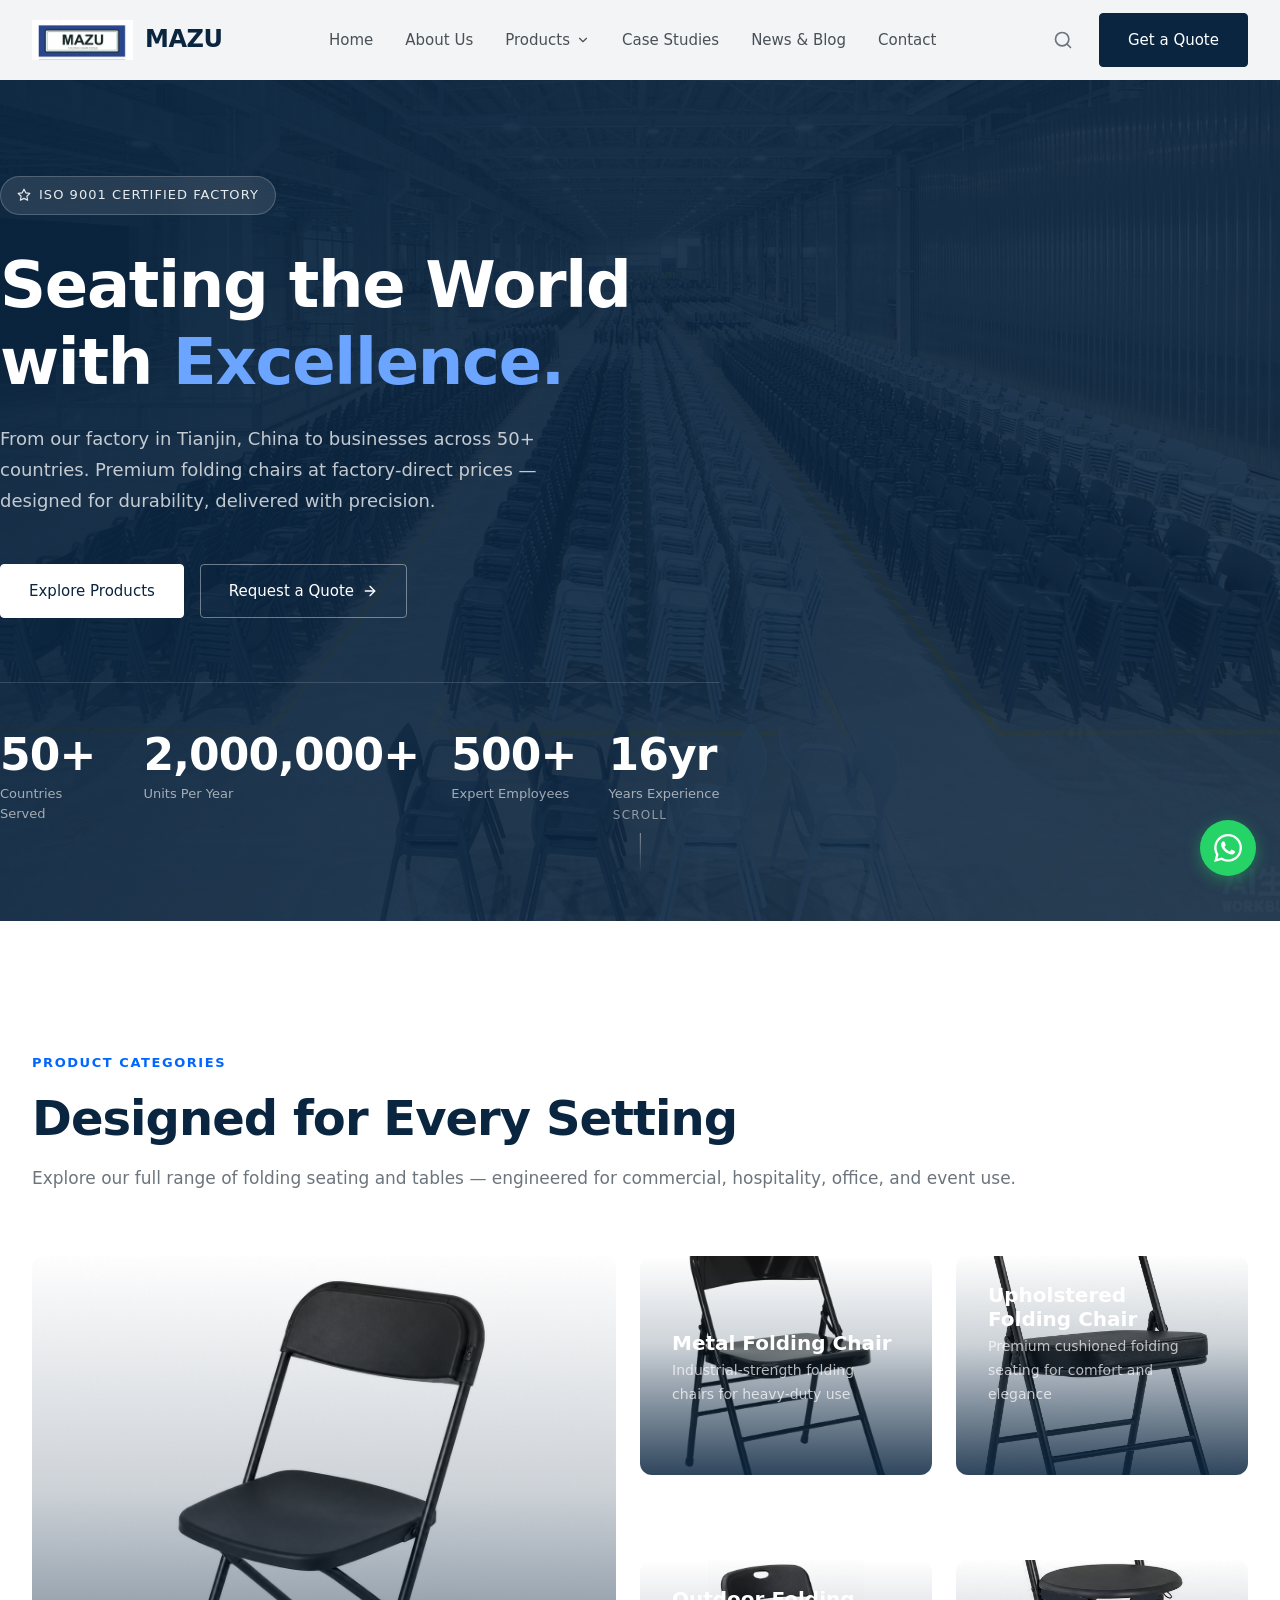
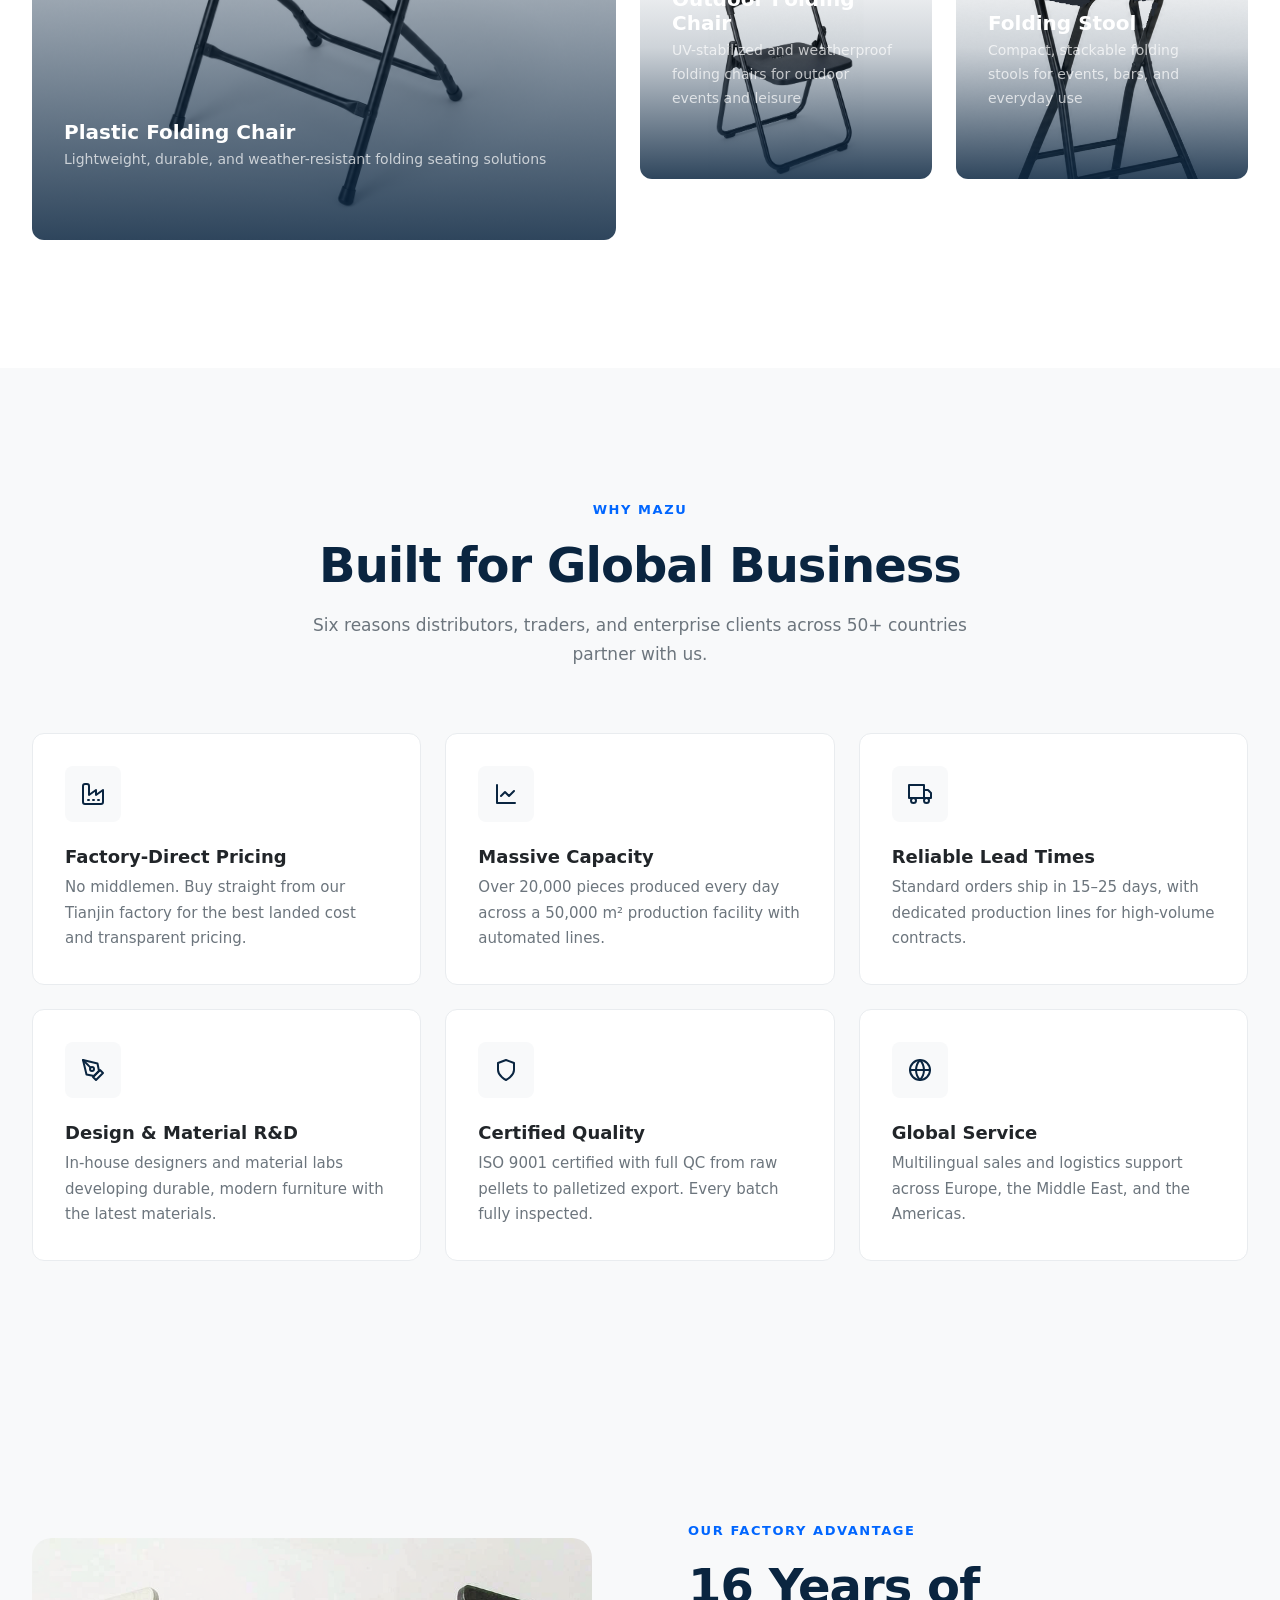
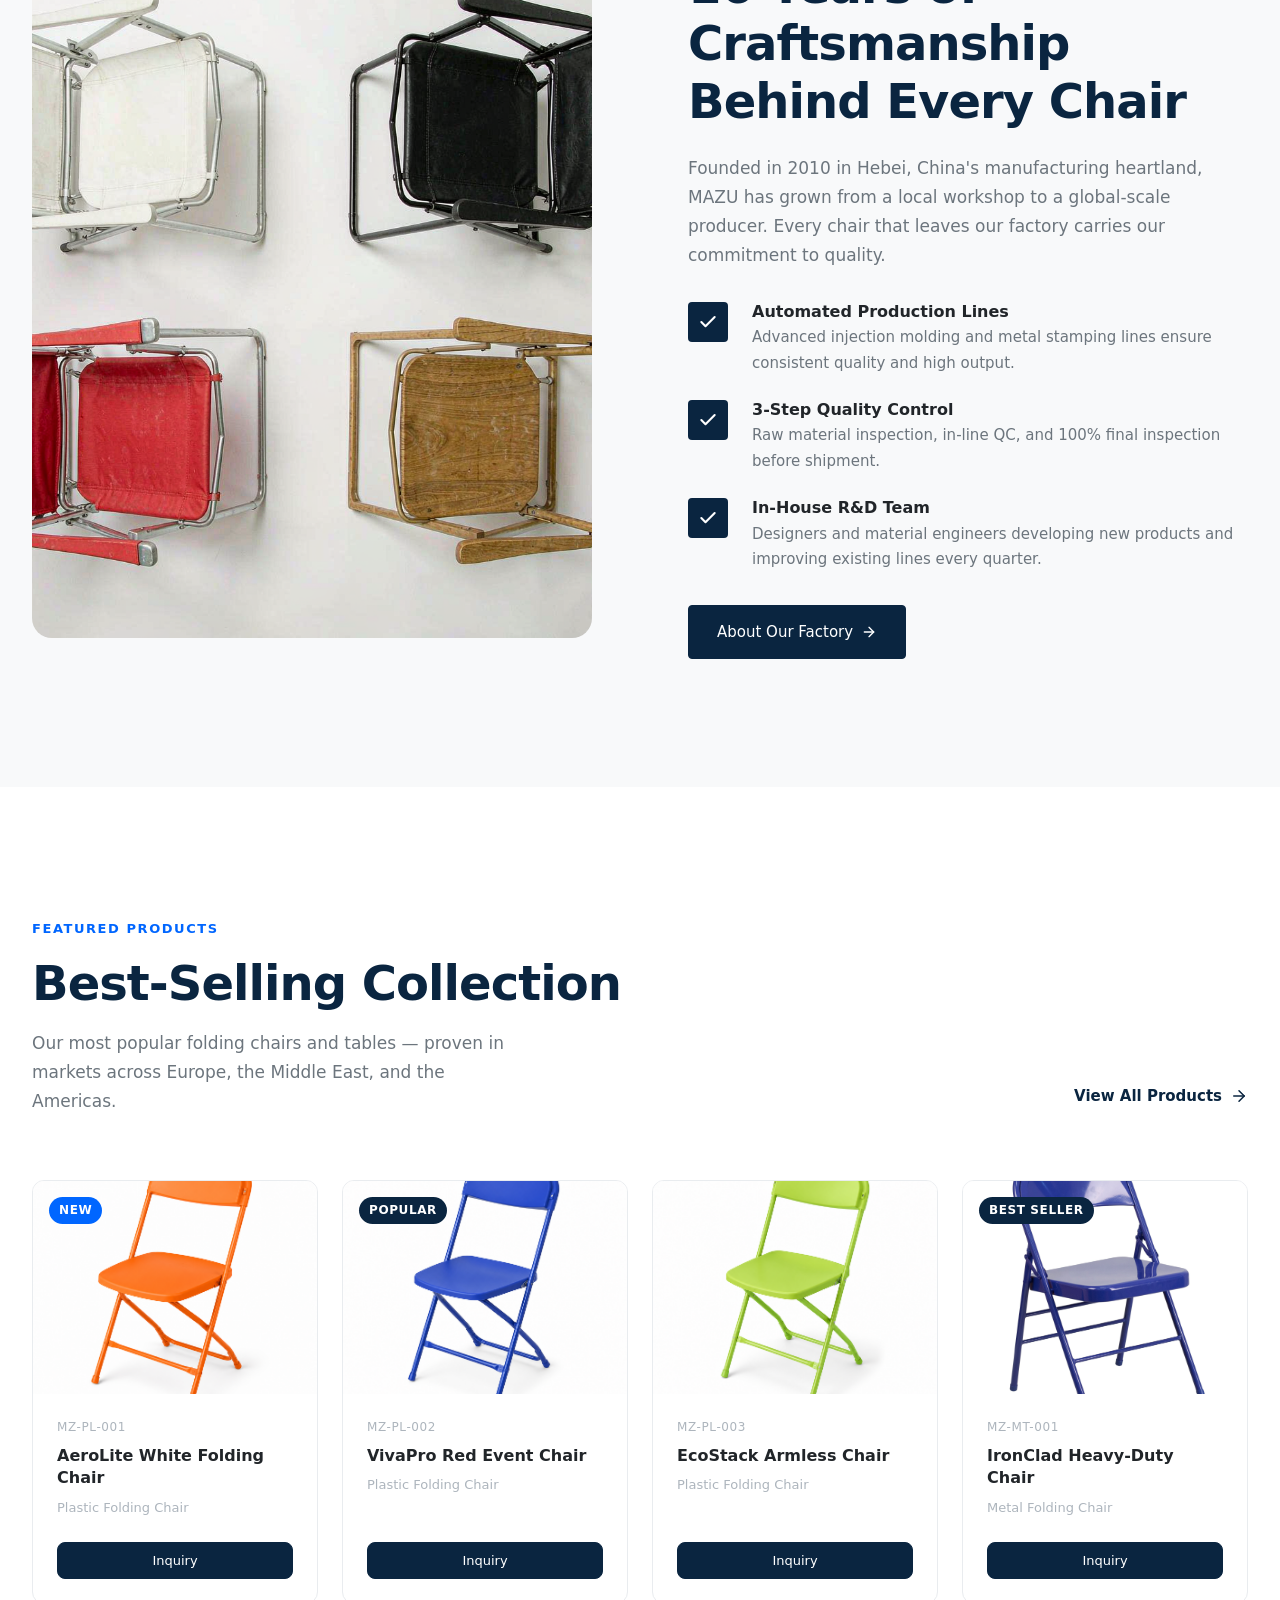
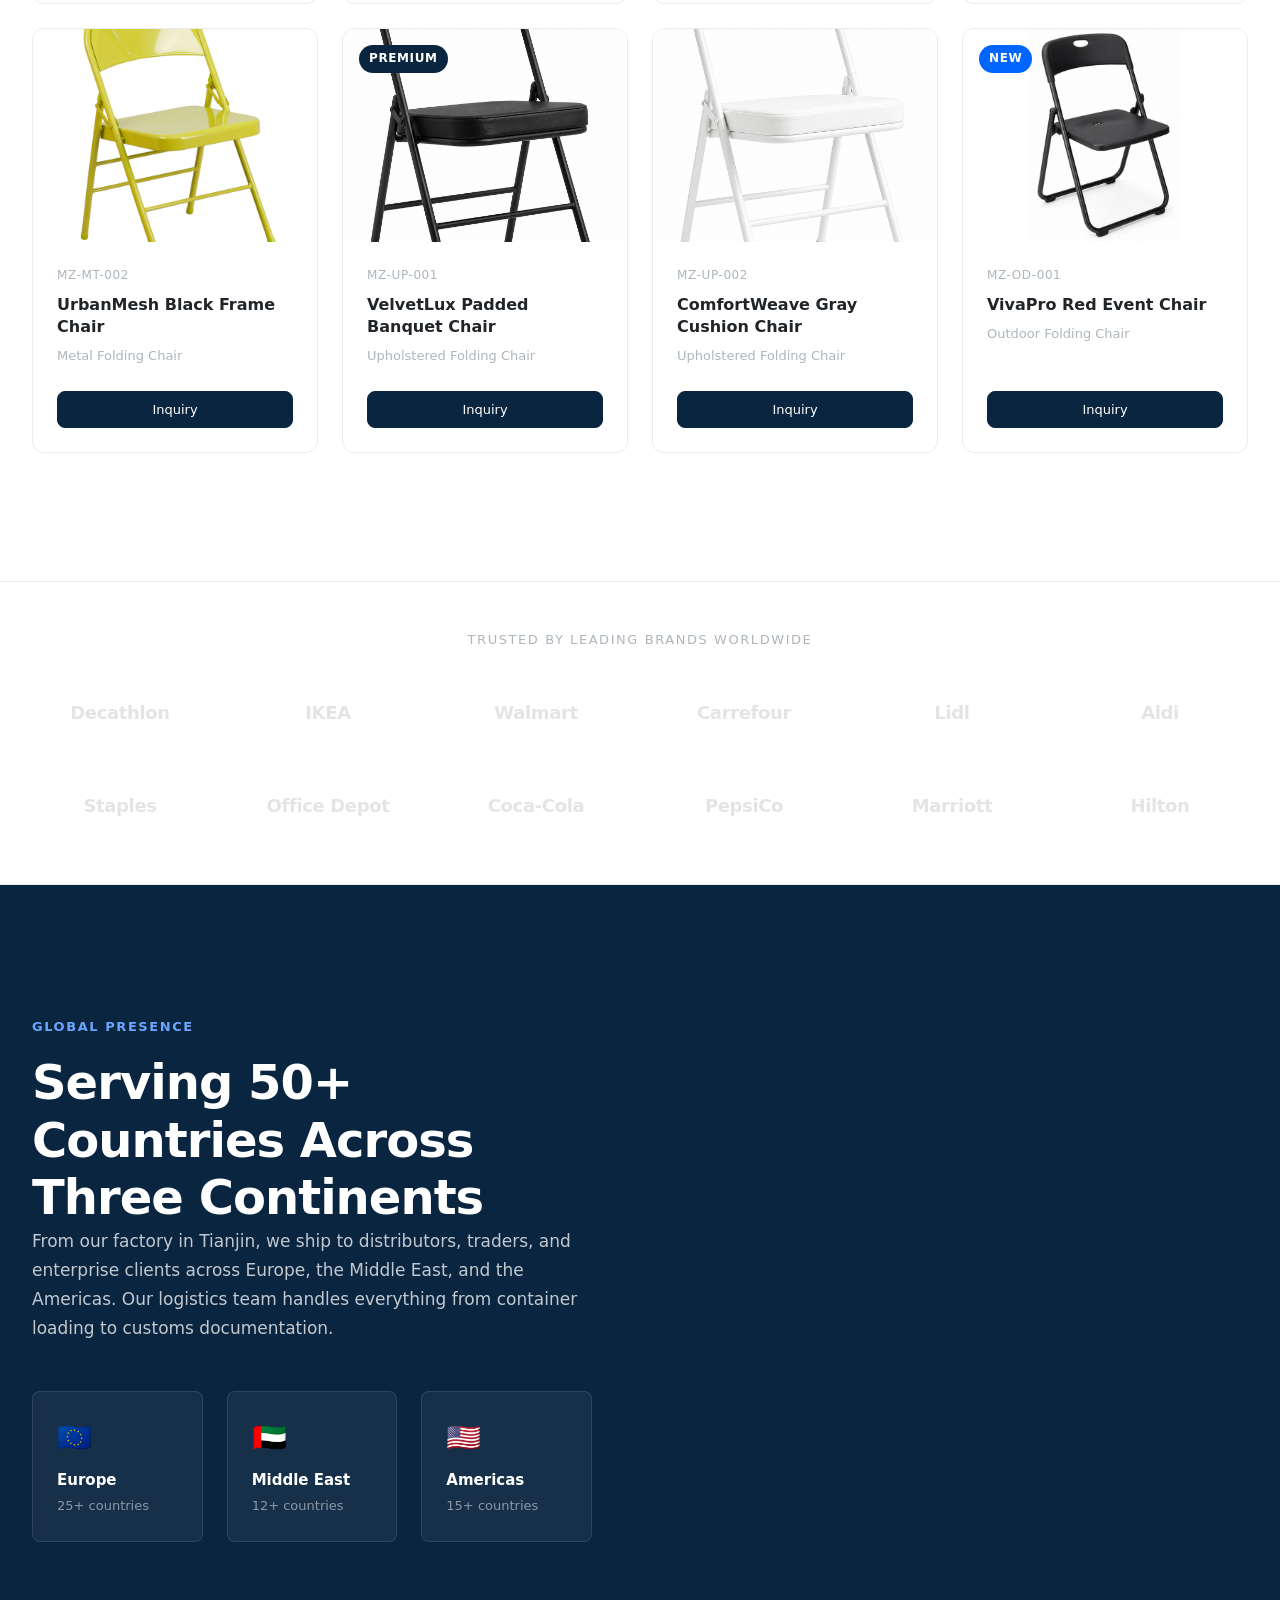
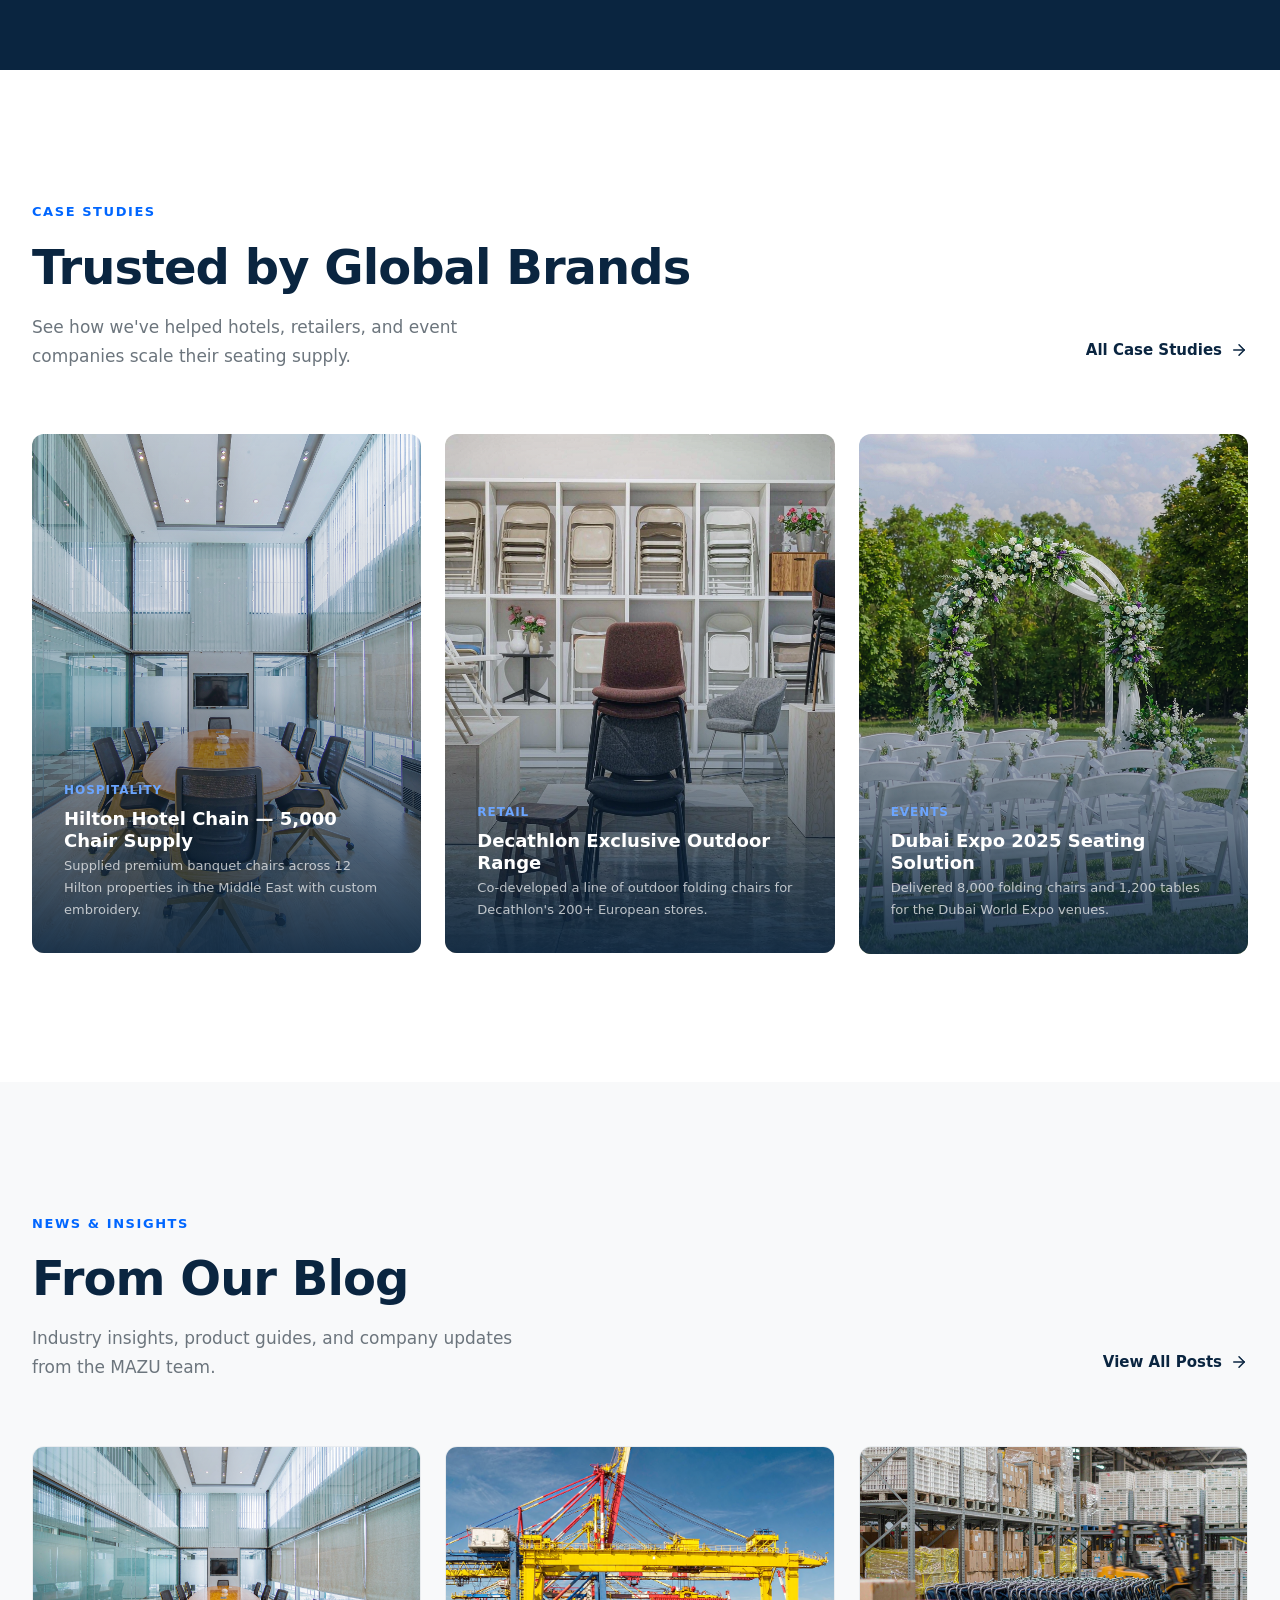
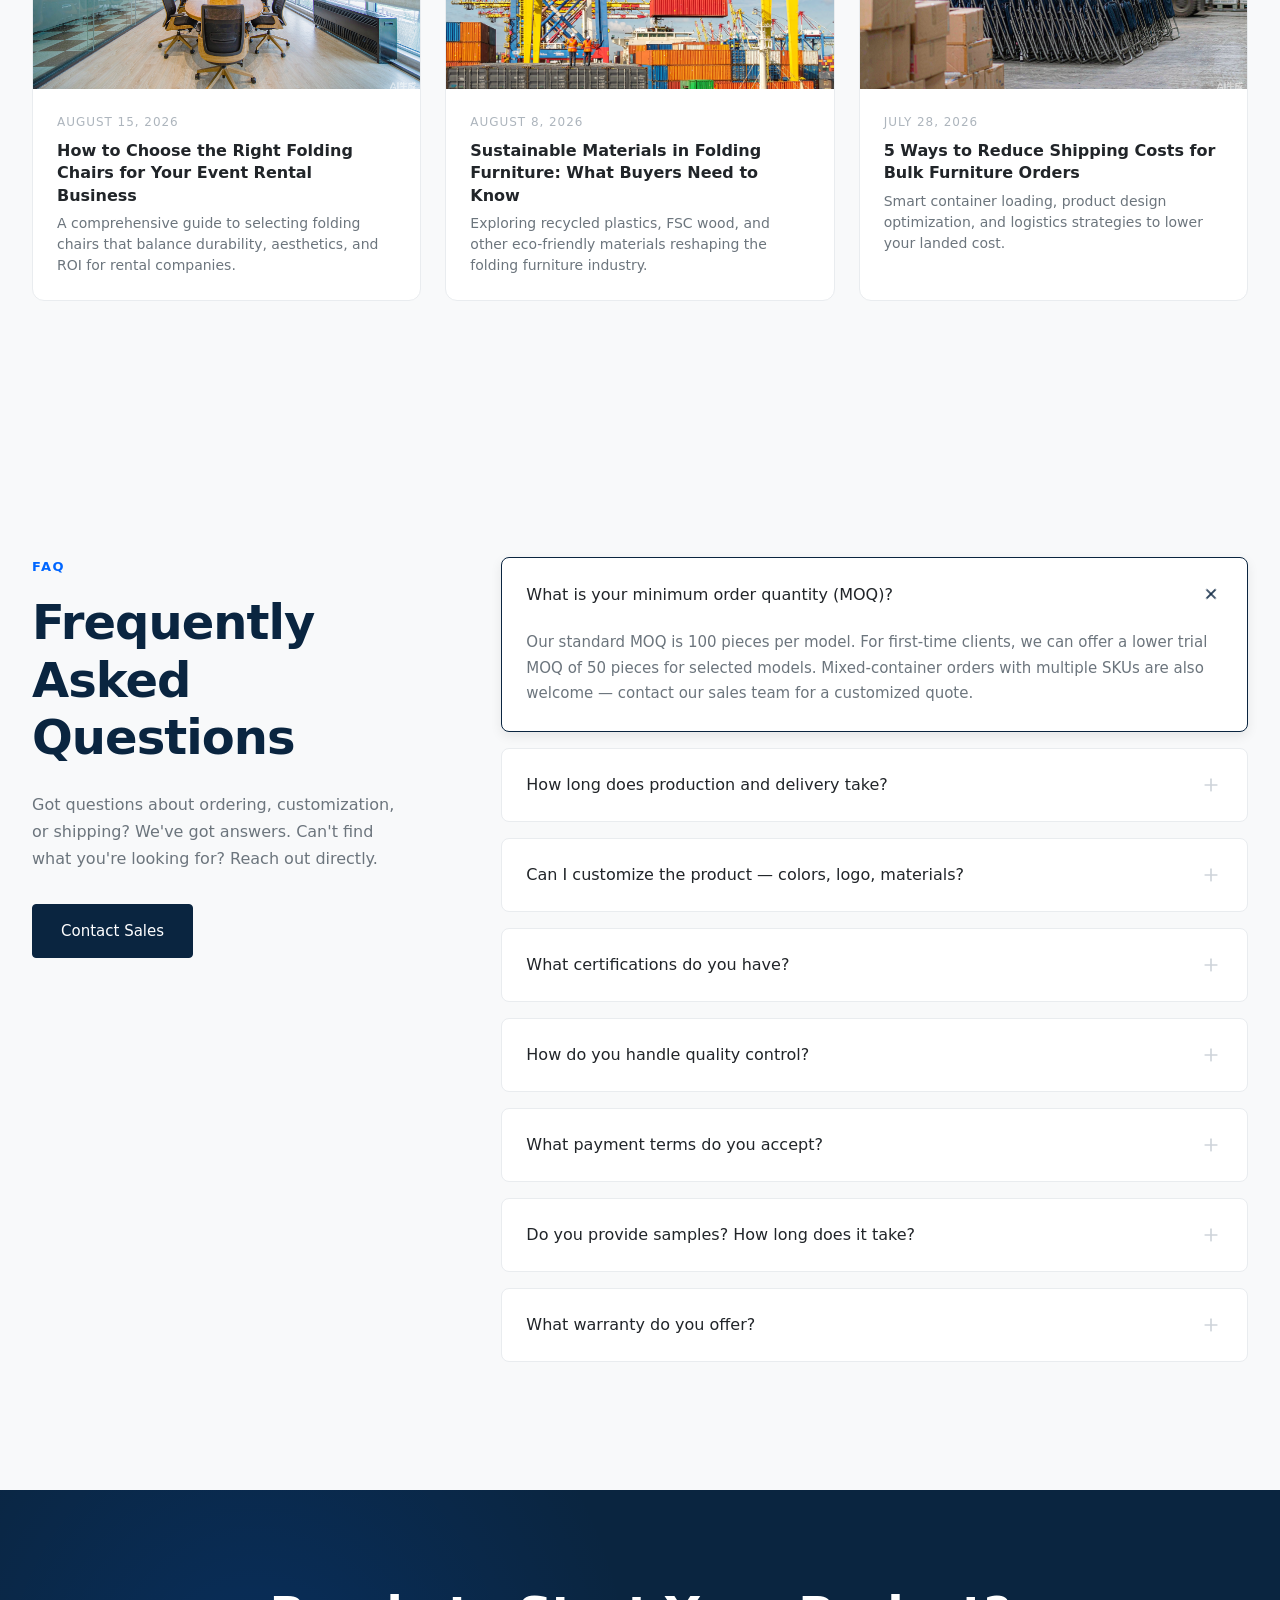
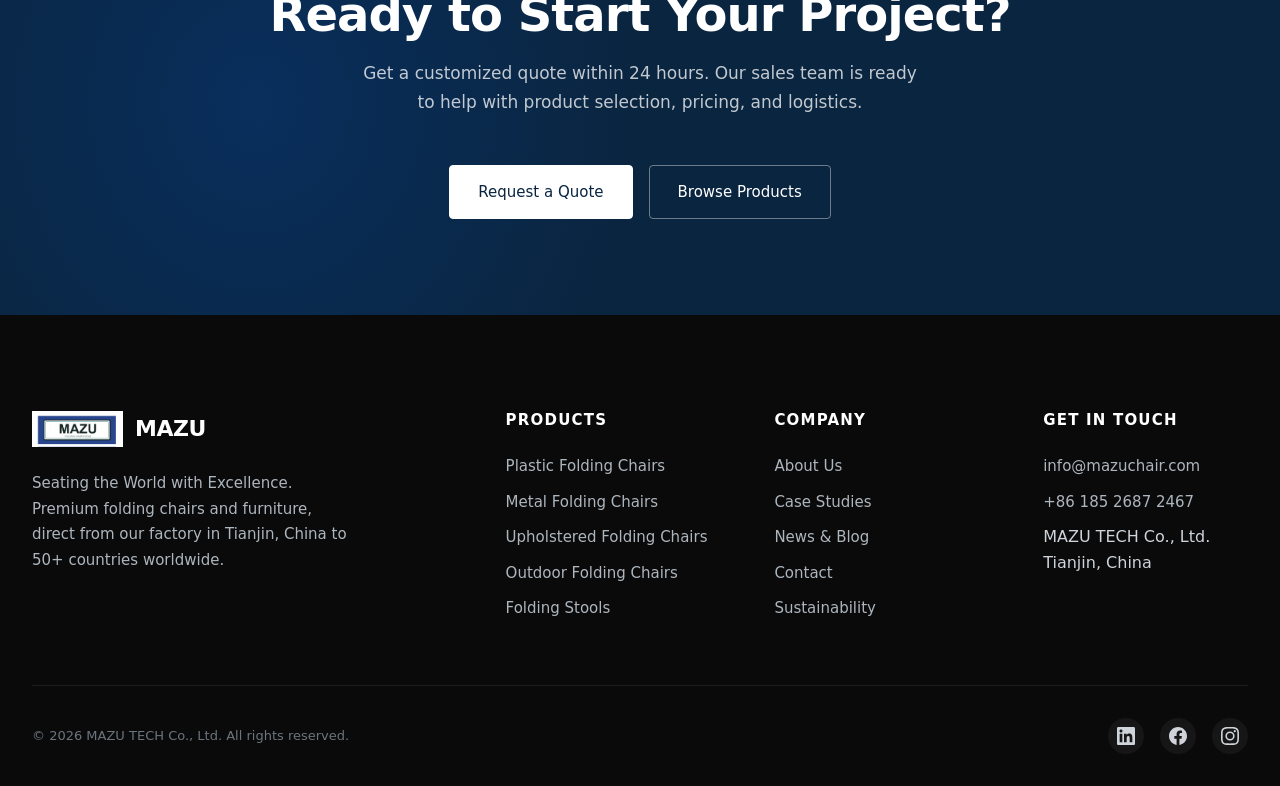
==== commit c8a34a16: "SEO: add canonical + og:url tags for URL normalization" ====
--- a/index.html
+++ b/index.html
@@ -9,6 +9,9 @@
   <meta property="og:title" content="MAZU - Seating the World with Excellence">
   <meta property="og:description" content="Premium folding chair manufacturer. Factory-direct from Tianjin, China to 50+ countries worldwide.">
   <meta property="og:type" content="website">
+  <link rel="canonical" href="https://mazuchair.com/">
+  <meta property="og:url" content="https://mazuchair.com/">
+  <meta property="og:image" content="https://mazuchair.com/images/factory-interior.png">
   <title>MAZU - Seating the World with Excellence | Premium Folding Chairs</title>
   <link rel="preconnect" href="https://miaoda.feishu.cn">
   <link rel="stylesheet" href="https://miaoda.feishu.cn/fonts/css2?family=Inter:wght@400;500;600;700;800&display=swap">
